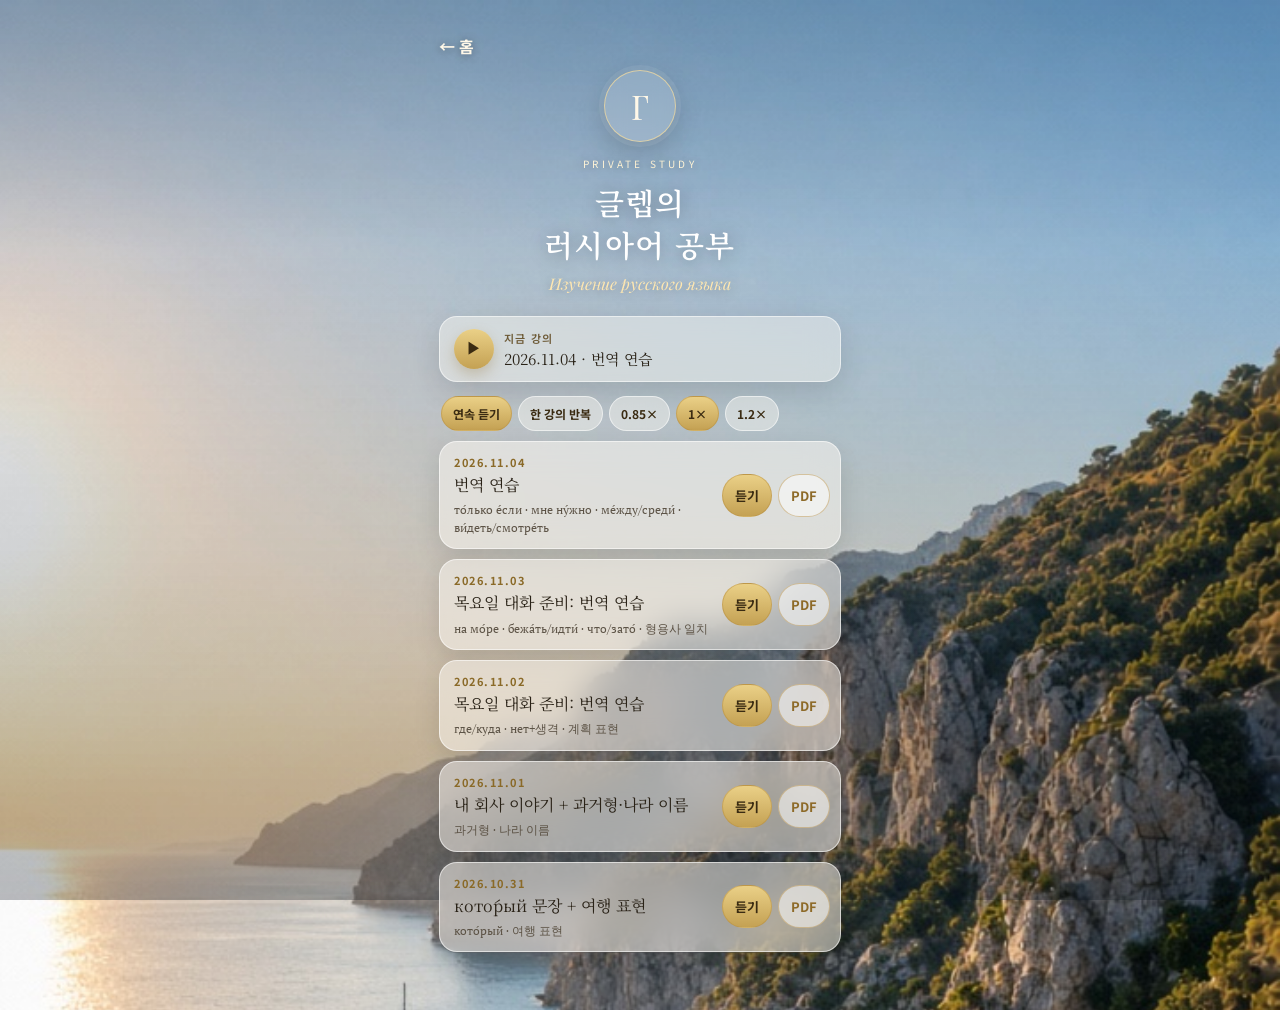
==== index.html @ 91aebbfc "Publish the Russian study pages as the jw4 home page. Copy the jw3 study page, reviews, lecture audi" ====
<!DOCTYPE html>
<html lang="ko">
<head>
<meta charset="UTF-8">
<meta name="viewport" content="width=device-width, initial-scale=1.0">
<link rel="manifest" href="manifest.json">
<meta name="theme-color" content="#12344A">
<link rel="icon" href="favicon.ico" sizes="any">
<link rel="icon" type="image/png" sizes="32x32" href="favicon-32.png">
<link rel="apple-touch-icon" href="apple-touch-icon.png">
<meta name="apple-mobile-web-app-capable" content="yes">
<meta name="apple-mobile-web-app-status-bar-style" content="black">
<meta name="apple-mobile-web-app-title" content="글렙의 러시아어 공부">
<title>글렙의 러시아어 공부</title>
<link rel="preconnect" href="https://fonts.googleapis.com">
<link rel="preconnect" href="https://fonts.gstatic.com" crossorigin>
<link href="https://fonts.googleapis.com/css2?family=Playfair+Display:ital,wght@0,500;1,400&family=Noto+Serif+KR:wght@500;600&family=Noto+Sans+KR:wght@400;500;700&family=PT+Serif:ital,wght@0,400;0,700;1,400&display=swap" rel="stylesheet">
<link rel="stylesheet" href="styles.css">
</head>
<body>
<div class="wrap">
  <a class="back" href="index.html">← 홈</a>
  <header class="hero">
    <div class="mono">Г</div>
    <div class="eyebrow">Private Study</div>
    <h1>글렙의<br>러시아어 공부</h1>
    <div class="sub">Изучение русского языка</div>
  </header>
  <div class="player">
    <button class="dot" type="button" id="pp" aria-label="재생">▶</button>
    <div class="now"><div class="lbl">지금 강의</div><div class="ttl" id="nowTitle">2026.11.04 · 번역 연습</div></div>
  </div>
  <div class="modes">
    <button id="m1" class="on" type="button">연속 듣기</button>
    <button id="m2" type="button">한 강의 반복</button>
    <button data-r="0.85" type="button">0.85×</button>
    <button data-r="1" class="on" type="button">1×</button>
    <button data-r="1.2" type="button">1.2×</button>
  </div>
  <div class="row">
  <a class="review" href="review/2026-11-04.html">
    <div class="date">2026.11.04</div>
    <div class="title">번역 연습</div>
    <div class="keys">то́лько е́сли · мне ну́жно · ме́жду/среди́ · ви́деть/смотре́ть</div>
  </a>
  <div class="acts">
    <button class="play" type="button" data-i="0">듣기</button>
    <a class="pdf" href="lectures/lecture-2026-11-04.pdf" target="_blank" rel="noopener">PDF</a>
  </div>
</div><div class="row">
  <a class="review" href="review/2026-11-03.html">
    <div class="date">2026.11.03</div>
    <div class="title">목요일 대화 준비: 번역 연습</div>
    <div class="keys">на мо́ре · бежа́ть/идти́ · что/зато́ · 형용사 일치</div>
  </a>
  <div class="acts">
    <button class="play" type="button" data-i="1">듣기</button>
    <a class="pdf" href="lectures/lecture-2026-11-03.pdf" target="_blank" rel="noopener">PDF</a>
  </div>
</div><div class="row">
  <a class="review" href="review/2026-11-02.html">
    <div class="date">2026.11.02</div>
    <div class="title">목요일 대화 준비: 번역 연습</div>
    <div class="keys">где/куда · нет+생격 · 계획 표현</div>
  </a>
  <div class="acts">
    <button class="play" type="button" data-i="2">듣기</button>
    <a class="pdf" href="lectures/lecture-2026-11-02.pdf" target="_blank" rel="noopener">PDF</a>
  </div>
</div><div class="row">
  <a class="review" href="review/2026-11-01.html">
    <div class="date">2026.11.01</div>
    <div class="title">내 회사 이야기 + 과거형·나라 이름</div>
    <div class="keys">과거형 · 나라 이름</div>
  </a>
  <div class="acts">
    <button class="play" type="button" data-i="3">듣기</button>
    <a class="pdf" href="lectures/lecture-2026-11-01.pdf" target="_blank" rel="noopener">PDF</a>
  </div>
</div><div class="row">
  <a class="review" href="review/2026-10-31.html">
    <div class="date">2026.10.31</div>
    <div class="title">кото́рый 문장 + 여행 표현</div>
    <div class="keys">кото́рый · 여행 표현</div>
  </a>
  <div class="acts">
    <button class="play" type="button" data-i="4">듣기</button>
    <a class="pdf" href="lectures/lecture-2026-10-31.pdf" target="_blank" rel="noopener">PDF</a>
  </div>
</div>
</div>
<audio id="au" preload="none"></audio>
<script>
const AUD = ['2026-11-04', '2026-11-03', '2026-11-02', '2026-11-01', '2026-10-31'];
const TTL = ['2026.11.04 · 번역 연습', '2026.11.03 · 목요일 대화 준비: 번역 연습', '2026.11.02 · 목요일 대화 준비: 번역 연습', '2026.11.01 · 내 회사 이야기 + 과거형·나라 이름', '2026.10.31 · кото́рый 문장 + 여행 표현'];
const au = document.getElementById("au");
const pp = document.getElementById("pp");
const nowTitle = document.getElementById("nowTitle");
const m1 = document.getElementById("m1");
const m2 = document.getElementById("m2");
const plays = [...document.querySelectorAll(".play")];
let cur = -1, mode = "all", rate = 1;
function load(i, play) {
  cur = i;
  au.src = "audio/lecture-" + AUD[i] + ".mp3";
  au.playbackRate = rate;
  nowTitle.textContent = TTL[i];
  plays.forEach((b, j) => b.classList.toggle("on", j === i));
  if (play) au.play().catch(() => {});
}
plays.forEach(b => b.onclick = () => load(+b.dataset.i, true));
pp.onclick = () => {
  if (cur < 0) { load(0, true); return; }
  if (au.paused) au.play().catch(() => {});
  else au.pause();
};
au.onplay = () => { pp.textContent = "⏸"; };
au.onpause = () => { pp.textContent = "▶"; };
au.onloadedmetadata = () => { au.playbackRate = rate; };
function setMode(m) {
  mode = m;
  au.loop = (m === "one");
  m1.classList.toggle("on", m === "all");
  m2.classList.toggle("on", m === "one");
}
m1.onclick = () => setMode("all");
m2.onclick = () => setMode("one");
au.onended = () => { if (mode === "all" && cur + 1 < AUD.length) load(cur + 1, true); };
document.querySelectorAll(".modes [data-r]").forEach(b => {
  b.onclick = () => {
    rate = +b.dataset.r;
    au.playbackRate = rate;
    document.querySelectorAll(".modes [data-r]").forEach(x => x.classList.toggle("on", x === b));
  };
});
</script>
<script>
if ("serviceWorker" in navigator) {
  var manifest = document.querySelector('link[rel="manifest"]');
  if (manifest) navigator.serviceWorker.register(new URL("sw.js", manifest.href));
}
</script>
</body>
</html>
---- styles.css ----
*{box-sizing:border-box}
html,body{margin:0;padding:0}
body{
  min-height:100vh;
  font-family:"Noto Sans KR",sans-serif;
  color:#2a2318;
  background:#12344a url("ocean-bg.jpg") center top / cover no-repeat fixed;
}
body:before{
  content:"";position:fixed;inset:0;pointer-events:none;
  background:linear-gradient(180deg,rgba(8,18,28,.18) 0%,rgba(8,18,28,.08) 28%,rgba(8,18,28,.28) 100%);
}
.wrap{max-width:430px;margin:0 auto;padding:34px 14px 48px;position:relative}
.hero{text-align:center;margin-bottom:22px}
.mono{
  width:72px;height:72px;margin:0 auto 14px;border-radius:50%;
  display:flex;align-items:center;justify-content:center;
  font-family:"Playfair Display",serif;font-size:34px;color:#fff8e8;
  background:rgba(255,255,255,.16);
  border:1px solid rgba(232,213,163,.85);
  box-shadow:0 0 0 5px rgba(255,255,255,.08),0 10px 28px rgba(0,0,0,.18);
  backdrop-filter:blur(10px);-webkit-backdrop-filter:blur(10px);
}
.eyebrow{letter-spacing:.32em;font-size:10px;color:#fff4d6;text-transform:uppercase;margin-bottom:10px;text-shadow:0 1px 8px rgba(0,0,0,.35)}
h1{
  font-family:"Noto Serif KR",serif;font-weight:600;font-size:30px;
  margin:0;letter-spacing:.04em;line-height:1.4;color:#fff;
  text-shadow:0 2px 18px rgba(0,0,0,.35);word-break:keep-all;
}
.sub{
  font-family:"Playfair Display",serif;font-style:italic;
  color:#ffe7b0;font-size:16px;margin-top:8px;
  text-shadow:0 2px 12px rgba(0,0,0,.35);
}
.player{
  display:flex;align-items:center;gap:10px;
  background:rgba(255,252,246,.42);
  border:1px solid rgba(255,255,255,.55);
  backdrop-filter:blur(16px);-webkit-backdrop-filter:blur(16px);
  border-radius:18px;padding:12px 14px;margin:0 0 14px;
  box-shadow:0 10px 30px rgba(0,0,0,.12);
}
.player .now{flex:1;min-width:0}
.player .lbl{font-size:11px;letter-spacing:.12em;color:#6d5a36;font-weight:600}
.player .ttl{font-family:"Noto Serif KR",serif;font-size:15px;margin-top:2px;white-space:nowrap;overflow:hidden;text-overflow:ellipsis}
.dot{width:40px;height:40px;border-radius:50%;border:0;background:linear-gradient(180deg,#ead087,#c4a153);color:#3a2b12;font-size:16px;box-shadow:0 6px 14px rgba(141,106,40,.28)}
.row{
  display:flex;align-items:center;gap:8px;
  background:rgba(255,252,246,.5);
  border:1px solid rgba(255,255,255,.58);
  backdrop-filter:blur(16px);-webkit-backdrop-filter:blur(16px);
  border-radius:18px;padding:12px 10px 12px 14px;margin:10px 0;
  box-shadow:0 10px 26px rgba(0,0,0,.12);
}
.review{flex:1;min-width:0;text-decoration:none;color:#2a2318}
.date{font-size:11px;letter-spacing:.14em;color:#8a6a28;font-weight:700;margin-bottom:4px}
.title{font-family:"Noto Serif KR",serif;font-size:16px;line-height:1.4;word-break:keep-all}
.keys{font-family:"PT Serif","Noto Serif",serif;font-size:12px;color:#5c5346;margin-top:5px;line-height:1.45;
  display:-webkit-box;-webkit-line-clamp:2;-webkit-box-orient:vertical;overflow:hidden}
.acts{display:flex;flex-direction:row;gap:6px;flex-shrink:0}
.acts a,.acts button{
  appearance:none;text-decoration:none;white-space:nowrap;
  border-radius:999px;padding:11px 12px;font-size:13px;font-weight:700;
  font-family:"Noto Sans KR",sans-serif;border:1px solid rgba(180,138,60,.45);
}
.play{background:linear-gradient(180deg,#ead087,#c4a153);color:#3a2b12}
.pdf{background:rgba(255,255,255,.55);color:#8d6a28}

.modes{display:flex;flex-wrap:wrap;gap:6px;align-items:center;margin:0 0 8px;padding:0 2px}
.modes button{
  appearance:none;border-radius:999px;padding:8px 11px;font-size:12px;font-weight:700;
  font-family:"Noto Sans KR",sans-serif;border:1px solid rgba(255,255,255,.55);
  background:rgba(255,252,246,.42);color:#3a2b12;
  backdrop-filter:blur(12px);-webkit-backdrop-filter:blur(12px)
}
.modes button.on{background:linear-gradient(180deg,#ead087,#c4a153);border-color:rgba(180,138,60,.45)}
audio{display:none}
body.songs audio#player{
  display:block;position:fixed;width:1px;height:1px;opacity:0;pointer-events:none
}
.play.on{box-shadow:0 0 0 2px rgba(196,161,83,.45)}
body.lesson .wrap{max-width:680px}
.back{display:inline-block;color:#fff8e8;text-decoration:none;font-weight:700;margin:0 0 12px;
  text-shadow:0 1px 8px rgba(0,0,0,.35)}
body.lesson h1{font-size:24px;text-align:left;margin:8px 0 14px}
.card{
  background:rgba(255,252,246,.62);border:1px solid rgba(255,255,255,.58);
  backdrop-filter:blur(16px);-webkit-backdrop-filter:blur(16px);
  border-radius:16px;padding:14px;margin:10px 0;box-shadow:0 10px 26px rgba(0,0,0,.12)
}
.card h3{margin:0 0 8px;font-size:16px;color:#8a6a28;font-family:"Noto Serif KR",serif}
.r{display:flex;justify-content:space-between;gap:8px;padding:6px 0;border-bottom:1px solid rgba(180,138,60,.18)}
.r:last-child{border:0}
.ru{font-family:"PT Serif","Noto Serif",serif;font-weight:700;font-size:17px}
.ko{color:#5c5346;font-size:14px;word-break:keep-all}
.pt{font-size:13px;background:rgba(234,208,135,.28);border-radius:8px;padding:8px;margin:8px 0 0;word-break:keep-all}
table{width:100%;border-collapse:collapse;font-size:14px;background:rgba(255,255,255,.25);border-radius:10px;overflow:hidden}
td,th{border:1px solid rgba(180,138,60,.22);padding:6px;word-break:keep-all}
th{background:rgba(234,208,135,.35);color:#8a6a28}
.bar{position:sticky;top:0;z-index:2;padding:6px 0}
.bar button{
  background:linear-gradient(180deg,#ead087,#c4a153);color:#3a2b12;border:0;
  border-radius:999px;padding:9px 15px;font-size:15px;font-weight:700;
  font-family:"Noto Sans KR",sans-serif
}
body.quiz .ru{background:rgba(180,138,60,.28);color:transparent;border-radius:6px;cursor:pointer}
body.quiz .ru.show{background:none;color:inherit}

body.home .hero{margin-bottom:28px}
body.home h1{font-size:42px;letter-spacing:.12em}
body.home .sub{font-family:"Noto Serif KR",serif;font-style:normal;font-weight:500;font-size:15px;letter-spacing:.08em}
.doors{display:flex;flex-direction:column;gap:16px}
.door{
  position:relative;overflow:hidden;
  display:flex;align-items:center;gap:14px;
  min-height:108px;padding:20px 18px;
  text-decoration:none;color:#3a2b12;
  border-radius:24px;
  border:1.5px solid rgba(255,232,176,.92);
  background:
    linear-gradient(165deg,rgba(255,250,236,.78) 0%,rgba(255,243,210,.46) 48%,rgba(214,176,96,.34) 100%);
  backdrop-filter:blur(18px);-webkit-backdrop-filter:blur(18px);
  box-shadow:
    inset 0 1px 0 rgba(255,255,255,.8),
    0 16px 36px rgba(0,0,0,.22),
    0 0 28px rgba(234,196,110,.42);
  animation:doorGlow 3.6s ease-in-out infinite;
}
.door:nth-child(2){animation-delay:1.2s}
.door:active{transform:scale(.985)}
.door:focus-visible{outline:2px solid #fff4d2;outline-offset:3px}
.door-mark{
  width:62px;height:62px;border-radius:50%;flex-shrink:0;
  display:flex;align-items:center;justify-content:center;
  font-family:"Playfair Display","Noto Serif KR",serif;
  font-size:30px;line-height:1;color:#3a2b12;
  background:linear-gradient(180deg,#fff3c9 0%,#e7c56a 52%,#b8893a 100%);
  box-shadow:inset 0 1px 0 rgba(255,255,255,.85),0 8px 18px rgba(141,106,40,.38);
}
.door-label{
  flex:1;min-width:0;
  font-family:"Noto Serif KR",serif;font-weight:600;
  font-size:26px;letter-spacing:.02em;line-height:1.25;
  word-break:keep-all;
}
.door-go{font-size:32px;line-height:1;color:#8a6a28;font-weight:500;flex-shrink:0}
.door::after{
  content:"";position:absolute;inset:0;pointer-events:none;
  background:linear-gradient(110deg,transparent 32%,rgba(255,255,255,.48) 50%,transparent 68%);
  transform:translateX(-130%);
  animation:doorSheen 4.8s ease-in-out infinite;
}
.door:nth-child(2)::after{animation-delay:1.8s}
@keyframes doorGlow{
  0%,100%{box-shadow:inset 0 1px 0 rgba(255,255,255,.8),0 16px 36px rgba(0,0,0,.22),0 0 18px rgba(234,196,110,.28)}
  50%{box-shadow:inset 0 1px 0 rgba(255,255,255,.9),0 18px 40px rgba(0,0,0,.26),0 0 36px rgba(255,214,120,.62)}
}
@keyframes doorSheen{
  0%,42%{transform:translateX(-130%)}
  72%,100%{transform:translateX(130%)}
}
@media (max-width:360px){
  body.home h1{font-size:36px}
  .door{min-height:96px;padding:16px 14px;gap:12px}
  .door-mark{width:52px;height:52px;font-size:26px}
  .door-label{font-size:22px}
}
@media (prefers-reduced-motion:reduce){
  .door,.door::after{animation:none}
  .door::after{display:none}
}

body.songs h1{font-size:28px;text-align:left;margin:4px 0 8px}
.artist{
  position:relative;width:min(100%,520px);margin:0 auto 18px;aspect-ratio:1;
  border-radius:22px;overflow:hidden;background:#12344A;
  border:1.5px solid rgba(255,232,176,.72);
  box-shadow:0 16px 36px rgba(0,0,0,.28), inset 0 1px 0 rgba(255,255,255,.28);
}
.artist img{
  position:absolute;inset:0;width:100%;height:100%;
  object-fit:contain;object-position:center;
  opacity:0;transition:opacity 1.4s ease;
}
.artist img.is-on{opacity:1}
@media (prefers-reduced-motion:reduce){
  .artist img{transition:none}
  .artist img:nth-child(2){display:none}
  .artist img:first-child{opacity:1}
}
.song-lead{
  margin:0 0 14px;color:#ffe7b0;font-size:13px;font-weight:500;
  text-shadow:0 1px 8px rgba(0,0,0,.35);
}
.playall{
  width:100%;margin:2px 0 18px;min-height:84px;padding:14px 16px;
  display:flex;align-items:center;justify-content:center;gap:12px;
  border-radius:22px;cursor:pointer;
  border:1.5px solid rgba(255,232,176,.92);
  background:linear-gradient(165deg,rgba(255,250,236,.84) 0%,rgba(255,243,210,.5) 48%,rgba(214,176,96,.4) 100%);
  color:#3a2b12;
  font-family:"Noto Serif KR",serif;font-size:24px;font-weight:600;letter-spacing:.02em;
  box-shadow:inset 0 1px 0 rgba(255,255,255,.85),0 14px 32px rgba(0,0,0,.22),0 0 26px rgba(234,196,110,.42);
}
.playall:focus-visible{outline:2px solid #fff4d2;outline-offset:3px}
.playall:disabled{opacity:.55;cursor:default}
.playall-mark{
  width:48px;height:48px;border-radius:50%;flex-shrink:0;
  display:flex;align-items:center;justify-content:center;
  font-family:"Playfair Display",serif;font-size:24px;color:#3a2b12;
  background:linear-gradient(180deg,#fff3c9 0%,#e7c56a 52%,#b8893a 100%);
  box-shadow:inset 0 1px 0 rgba(255,255,255,.85),0 6px 14px rgba(141,106,40,.35);
}
.playall-bar{
  display:flex;align-items:center;gap:8px;
  margin:0 0 14px;padding:8px;
  background:rgba(255,252,246,.55);
  border:1px solid rgba(255,255,255,.62);
  backdrop-filter:blur(16px);-webkit-backdrop-filter:blur(16px);
  border-radius:16px;
  box-shadow:0 8px 22px rgba(0,0,0,.12);
}
.playall-bar[hidden]{display:none}
.playall-bar button{
  appearance:none;flex-shrink:0;border-radius:999px;padding:10px 12px;
  font-family:"Noto Sans KR",sans-serif;font-size:13px;font-weight:700;color:#3a2b12;
  border:1px solid rgba(180,138,60,.45);
  background:linear-gradient(180deg,#ead087,#c4a153);
}
.playall-bar button:disabled{opacity:.4}
.playall-bar button:focus-visible{outline:2px solid #fff4d2;outline-offset:2px}
.playall-status{
  flex:1;min-width:0;margin:0;text-align:center;
  color:#3a2b12;font-size:13px;font-weight:700;line-height:1.35;
  word-break:keep-all;
}
.song-card.current{
  box-shadow:0 12px 30px rgba(0,0,0,.18),0 0 0 2px rgba(232,201,120,.95),0 0 22px rgba(234,196,110,.55);
}
.song-live{
  border-radius:999px;padding:2px 7px;
  background:rgba(234,208,135,.55);color:#6d5318;
  font-family:"Noto Sans KR",sans-serif;font-size:11px;font-weight:700;line-height:1.4;
}
.song-live[hidden]{display:none}
@media (max-width:360px){
  .playall{min-height:74px;font-size:21px}
  .playall-mark{width:42px;height:42px;font-size:22px}
  .playall-bar button{padding:10px 8px;font-size:12px}
}
.song-list{display:flex;flex-direction:column;gap:12px}
.song-card{
  background:rgba(255,252,246,.55);
  border:1px solid rgba(255,255,255,.62);
  backdrop-filter:blur(16px);-webkit-backdrop-filter:blur(16px);
  border-radius:18px;
  box-shadow:0 10px 26px rgba(0,0,0,.14);
}
.song-card.open{
  box-shadow:0 12px 30px rgba(0,0,0,.18),0 0 0 1.5px rgba(232,201,120,.8);
}
.song-item{
  width:100%;appearance:none;border:0;background:transparent;cursor:pointer;
  display:flex;align-items:center;gap:12px;text-align:left;
  color:#2a2318;font-family:"Noto Sans KR",sans-serif;
  padding:14px 14px 8px 12px;
}
.song-item:active{transform:scale(.985)}
.song-item:focus-visible{outline:2px solid #fff4d2;outline-offset:-3px;border-radius:14px}
.song-num{
  width:40px;height:40px;border-radius:50%;flex-shrink:0;
  display:flex;align-items:center;justify-content:center;
  background:linear-gradient(180deg,#ead087,#c4a153);
  color:#3a2b12;font-weight:700;font-size:16px;
  box-shadow:0 6px 14px rgba(141,106,40,.28);
}
.song-title{
  flex:1;min-width:0;
  display:flex;flex-direction:column;align-items:flex-start;gap:2px;
  font-family:"Noto Serif KR",serif;font-size:18px;line-height:1.35;
  word-break:keep-all;
}
.song-credit{
  font-family:"Noto Sans KR",sans-serif;font-size:12px;font-weight:500;
  color:#8a6a28;letter-spacing:.01em;line-height:1.3;
}
.song-dur{flex-shrink:0;font-size:13px;font-weight:700;color:#8a6a28;letter-spacing:.04em}
.song-cue{flex-shrink:0;font-size:12px;font-weight:700;color:#8a6a28;letter-spacing:.02em}
.song-panel{padding:2px 10px 0}
.song-panel.preloading{
  display:block !important;
  position:fixed;left:0;top:0;z-index:-1;
  width:min(402px,calc(100vw - 28px));height:320px;
  opacity:0;pointer-events:none;overflow:hidden;
}
.song-frame-wrap{
  border-radius:14px;overflow:hidden;
  background:#16233a;
  box-shadow:inset 0 0 0 1px rgba(255,255,255,.28);
}
.song-frame{display:block;width:100%;height:320px;border:0;background:#16233a}
.song-empty{
  margin:0;padding:18px;
  background:rgba(255,252,246,.5);
  border:1px solid rgba(255,255,255,.58);
  border-radius:18px;
  color:#3a2b12;font-weight:600;text-align:center;
}
@media (max-width:360px){
  .song-title{font-size:16px}
  .song-frame{height:300px}
}
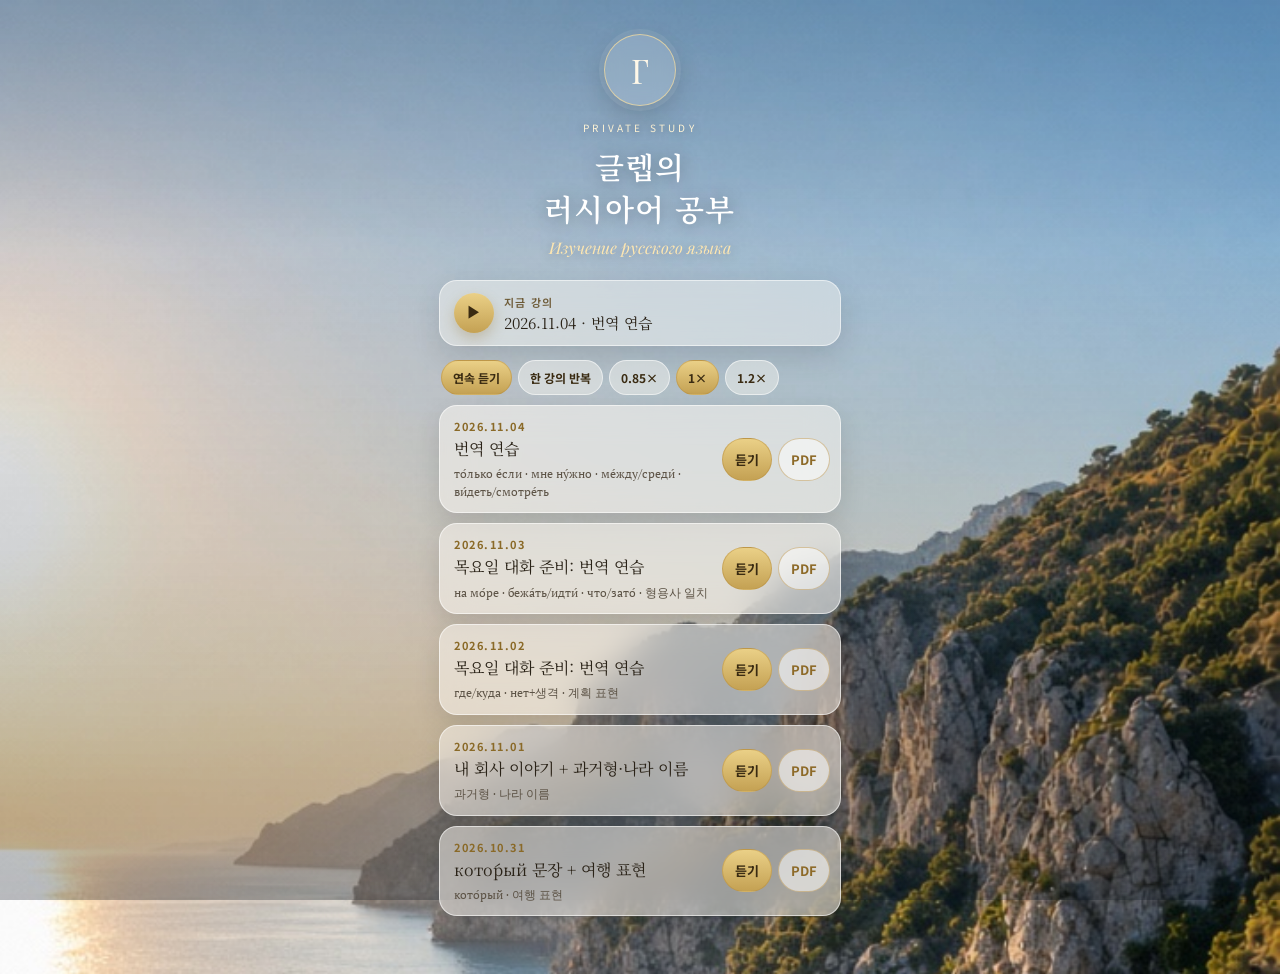
==== commit 7a795f71: "Make the study site an installable app. Use a standalone manifest and photo icons, and keep the serv" ====
--- a/index.html
+++ b/index.html
@@ -3,14 +3,14 @@
 <head>
 <meta charset="UTF-8">
 <meta name="viewport" content="width=device-width, initial-scale=1.0">
-<link rel="manifest" href="manifest.json">
+<link rel="manifest" href="manifest.webmanifest">
 <meta name="theme-color" content="#12344A">
 <link rel="icon" href="favicon.ico" sizes="any">
 <link rel="icon" type="image/png" sizes="32x32" href="favicon-32.png">
-<link rel="apple-touch-icon" href="apple-touch-icon.png">
+<link rel="apple-touch-icon" sizes="180x180" href="apple-touch-icon.png">
 <meta name="apple-mobile-web-app-capable" content="yes">
 <meta name="apple-mobile-web-app-status-bar-style" content="black">
-<meta name="apple-mobile-web-app-title" content="글렙의 러시아어 공부">
+<meta name="apple-mobile-web-app-title" content="글렙 공부">
 <title>글렙의 러시아어 공부</title>
 <link rel="preconnect" href="https://fonts.googleapis.com">
 <link rel="preconnect" href="https://fonts.gstatic.com" crossorigin>
@@ -19,7 +19,6 @@
 </head>
 <body>
 <div class="wrap">
-  <a class="back" href="index.html">← 홈</a>
   <header class="hero">
     <div class="mono">Г</div>
     <div class="eyebrow">Private Study</div>
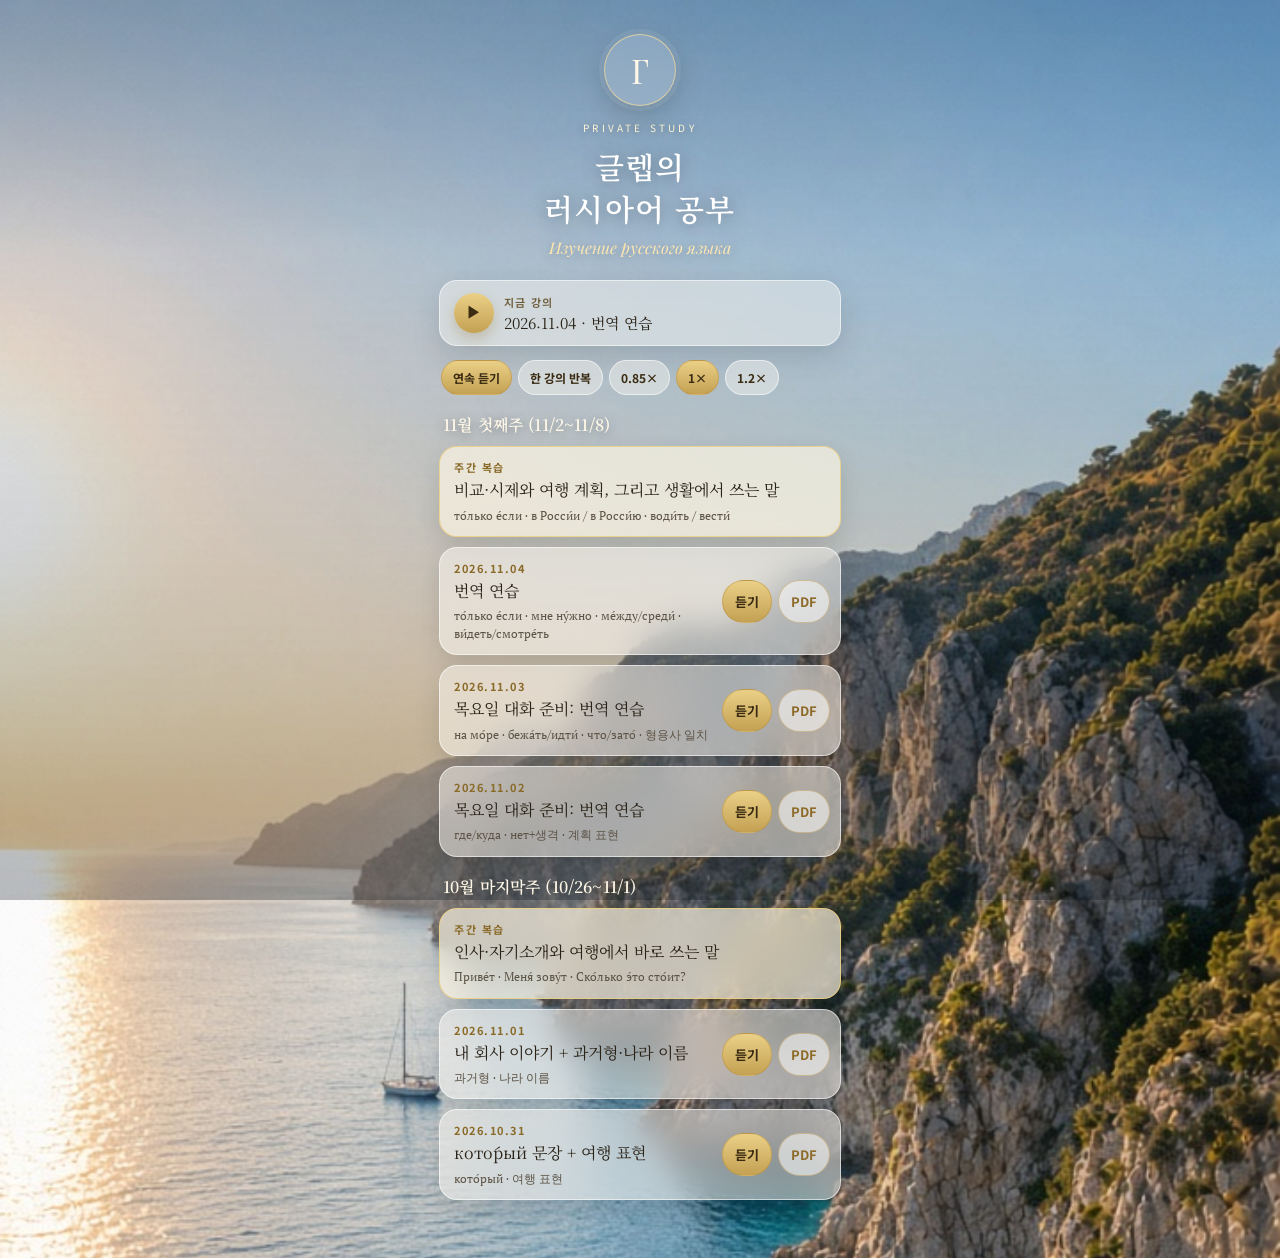
==== commit 9e4a7547: "Add weekly review pages and group the home by week. October’s last week and November’s first week ea" ====
--- a/index.html
+++ b/index.html
@@ -36,7 +36,22 @@
     <button data-r="1" class="on" type="button">1×</button>
     <button data-r="1.2" type="button">1.2×</button>
   </div>
-  <div class="row">
+<!--
+  새 주: 이 자리(가장 위)에 section.week를 추가한다.
+  제목은 'N월 M째주 (M/D~M/D)'. 주간 복습(week/그주월요일.html)을 먼저 두고, 그 아래 그 주 .row를 둔다.
+  항목이 10개 미만인 주는 페이지를 만들지 않고 다음 주와 합친다. 제목은 두 주를 잇는다.
+  .play의 data-i는 AUD 순서와 같고, 버튼도 그 순서로 이어져 있어야 한다. README.md '새 주 추가 방법'.
+-->
+<section class="week">
+  <h2>11월 첫째주 (11/2~11/8)</h2>
+  <div class="row week-card">
+    <a class="review" href="week/2026-11-02.html">
+      <div class="date">주간 복습</div>
+      <div class="title">비교·시제와 여행 계획, 그리고 생활에서 쓰는 말</div>
+      <div class="keys">то́лько е́сли · в Росси́и / в Росси́ю · води́ть / вести́</div>
+    </a>
+  </div>
+<div class="row">
   <a class="review" href="review/2026-11-04.html">
     <div class="date">2026.11.04</div>
     <div class="title">번역 연습</div>
@@ -46,7 +61,8 @@
     <button class="play" type="button" data-i="0">듣기</button>
     <a class="pdf" href="lectures/lecture-2026-11-04.pdf" target="_blank" rel="noopener">PDF</a>
   </div>
-</div><div class="row">
+</div>
+<div class="row">
   <a class="review" href="review/2026-11-03.html">
     <div class="date">2026.11.03</div>
     <div class="title">목요일 대화 준비: 번역 연습</div>
@@ -56,7 +72,8 @@
     <button class="play" type="button" data-i="1">듣기</button>
     <a class="pdf" href="lectures/lecture-2026-11-03.pdf" target="_blank" rel="noopener">PDF</a>
   </div>
-</div><div class="row">
+</div>
+<div class="row">
   <a class="review" href="review/2026-11-02.html">
     <div class="date">2026.11.02</div>
     <div class="title">목요일 대화 준비: 번역 연습</div>
@@ -66,7 +83,18 @@
     <button class="play" type="button" data-i="2">듣기</button>
     <a class="pdf" href="lectures/lecture-2026-11-02.pdf" target="_blank" rel="noopener">PDF</a>
   </div>
-</div><div class="row">
+</div>
+</section>
+<section class="week">
+  <h2>10월 마지막주 (10/26~11/1)</h2>
+  <div class="row week-card">
+    <a class="review" href="week/2026-10-26.html">
+      <div class="date">주간 복습</div>
+      <div class="title">인사·자기소개와 여행에서 바로 쓰는 말</div>
+      <div class="keys">Приве́т · Меня́ зову́т · Ско́лько э́то сто́ит?</div>
+    </a>
+  </div>
+<div class="row">
   <a class="review" href="review/2026-11-01.html">
     <div class="date">2026.11.01</div>
     <div class="title">내 회사 이야기 + 과거형·나라 이름</div>
@@ -76,7 +104,8 @@
     <button class="play" type="button" data-i="3">듣기</button>
     <a class="pdf" href="lectures/lecture-2026-11-01.pdf" target="_blank" rel="noopener">PDF</a>
   </div>
-</div><div class="row">
+</div>
+<div class="row">
   <a class="review" href="review/2026-10-31.html">
     <div class="date">2026.10.31</div>
     <div class="title">кото́рый 문장 + 여행 표현</div>
@@ -87,7 +116,7 @@
     <a class="pdf" href="lectures/lecture-2026-10-31.pdf" target="_blank" rel="noopener">PDF</a>
   </div>
 </div>
-</div>
+</section>
 <audio id="au" preload="none"></audio>
 <script>
 const AUD = ['2026-11-04', '2026-11-03', '2026-11-02', '2026-11-01', '2026-10-31'];
--- a/styles.css
+++ b/styles.css
@@ -89,10 +89,12 @@
   border-radius:16px;padding:14px;margin:10px 0;box-shadow:0 10px 26px rgba(0,0,0,.12)
 }
 .card h3{margin:0 0 8px;font-size:16px;color:#8a6a28;font-family:"Noto Serif KR",serif}
-.r{display:flex;justify-content:space-between;gap:8px;padding:6px 0;border-bottom:1px solid rgba(180,138,60,.18)}
+.r{display:flex;justify-content:space-between;gap:8px;padding:6px 0;border-bottom:1px solid rgba(180,138,60,.18);flex-wrap:wrap;align-items:flex-start}
 .r:last-child{border:0}
-.ru{font-family:"PT Serif","Noto Serif",serif;font-weight:700;font-size:17px}
+.r > span{min-width:0;max-width:100%}
+.ru{font-family:"PT Serif","Noto Serif",serif;font-weight:700;font-size:17px;overflow-wrap:anywhere}
 .ko{color:#5c5346;font-size:14px;word-break:keep-all}
+.say{font-weight:700;color:#3a2b12;font-size:14px;word-break:keep-all}
 .pt{font-size:13px;background:rgba(234,208,135,.28);border-radius:8px;padding:8px;margin:8px 0 0;word-break:keep-all}
 table{width:100%;border-collapse:collapse;font-size:14px;background:rgba(255,255,255,.25);border-radius:10px;overflow:hidden}
 td,th{border:1px solid rgba(180,138,60,.22);padding:6px;word-break:keep-all}
@@ -310,3 +312,31 @@
   .song-title{font-size:16px}
   .song-frame{height:300px}
 }
+
+/* 홈 주 묶음. 새 주는 index.html 맨 위에 section.week를 추가한다. */
+.week{margin:18px 0 2px}
+.week h2{
+  margin:0 4px;
+  font-family:"Noto Serif KR",serif;
+  font-weight:600;
+  font-size:16px;
+  line-height:1.45;
+  color:#fff8e8;
+  letter-spacing:.01em;
+  text-shadow:0 2px 12px rgba(0,0,0,.4);
+  word-break:keep-all;
+}
+.week-lead{
+  margin:-6px 0 16px;
+  color:#ffe7b0;
+  font-family:"Noto Serif KR",serif;
+  font-size:15px;
+  font-weight:500;
+  line-height:1.55;
+  text-shadow:0 1px 8px rgba(0,0,0,.35);
+  word-break:keep-all;
+}
+.row.week-card{
+  border-color:rgba(234,208,135,.9);
+  background:rgba(255,248,230,.66);
+}
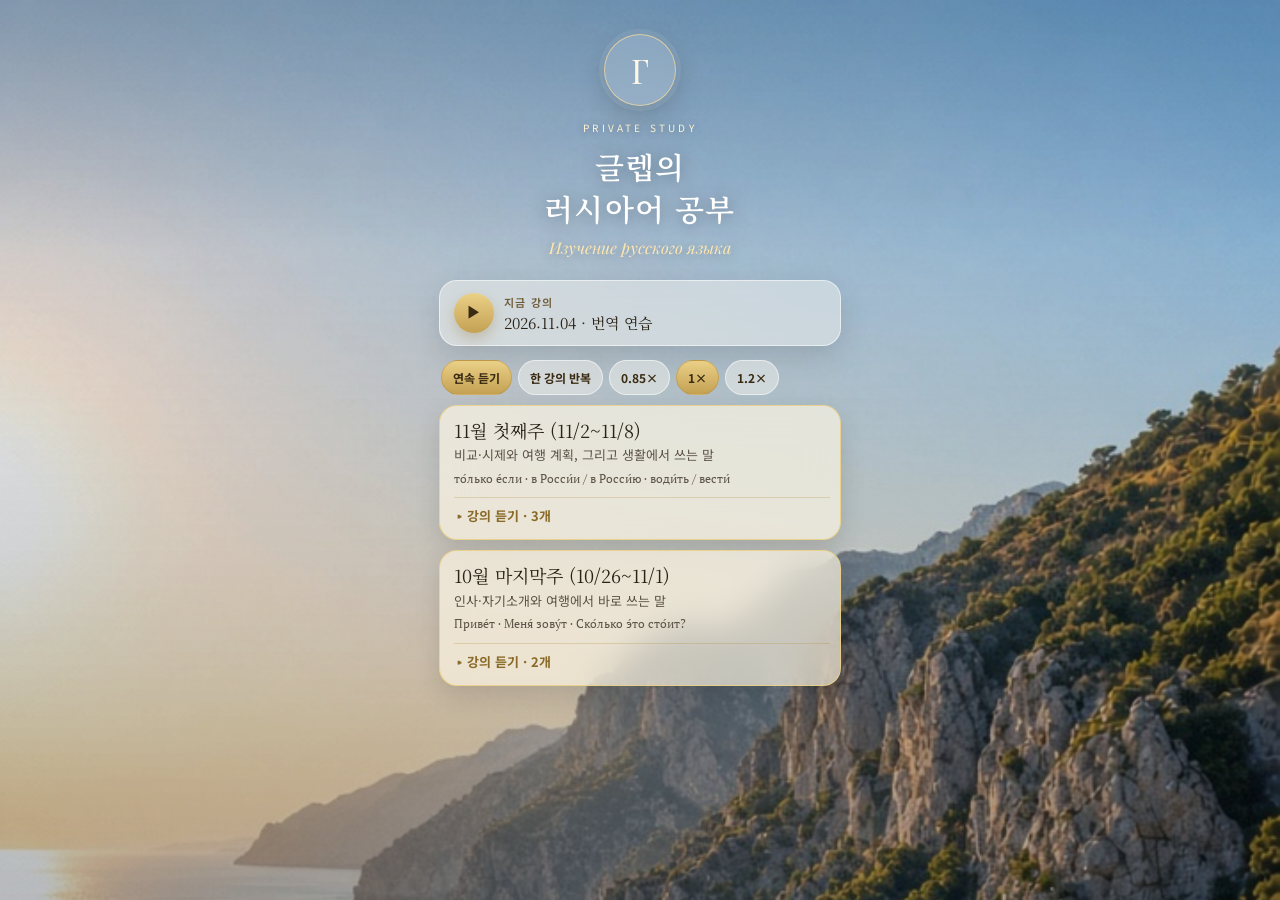
==== commit 323169e4: "Show one card per week on the home page. Daily listen, PDF, and review links sit inside a collapsed " ====
--- a/index.html
+++ b/index.html
@@ -37,85 +37,90 @@
     <button data-r="1.2" type="button">1.2×</button>
   </div>
 <!--
-  새 주: 이 자리(가장 위)에 section.week를 추가한다.
-  제목은 'N월 M째주 (M/D~M/D)'. 주간 복습(week/그주월요일.html)을 먼저 두고, 그 아래 그 주 .row를 둔다.
+  새 주: 이 자리(가장 위)에 카드 하나만 추가한다.
+  제목은 'N월 M째주 (M/D~M/D)'. 카드를 누르면 week/그주월요일.html로 간다.
+  날짜별 듣기·PDF·복습은 카드 안 details에 넣고 기본은 접는다. summary는 '강의 듣기 · N개'.
   항목이 10개 미만인 주는 페이지를 만들지 않고 다음 주와 합친다. 제목은 두 주를 잇는다.
   .play의 data-i는 AUD 순서와 같고, 버튼도 그 순서로 이어져 있어야 한다. README.md '새 주 추가 방법'.
 -->
 <section class="week">
-  <h2>11월 첫째주 (11/2~11/8)</h2>
-  <div class="row week-card">
+  <article class="row week-card">
     <a class="review" href="week/2026-11-02.html">
-      <div class="date">주간 복습</div>
-      <div class="title">비교·시제와 여행 계획, 그리고 생활에서 쓰는 말</div>
+      <div class="title">11월 첫째주 (11/2~11/8)</div>
+      <div class="theme">비교·시제와 여행 계획, 그리고 생활에서 쓰는 말</div>
       <div class="keys">то́лько е́сли · в Росси́и / в Росси́ю · води́ть / вести́</div>
     </a>
-  </div>
-<div class="row">
-  <a class="review" href="review/2026-11-04.html">
-    <div class="date">2026.11.04</div>
-    <div class="title">번역 연습</div>
-    <div class="keys">то́лько е́сли · мне ну́жно · ме́жду/среди́ · ви́деть/смотре́ть</div>
-  </a>
-  <div class="acts">
-    <button class="play" type="button" data-i="0">듣기</button>
-    <a class="pdf" href="lectures/lecture-2026-11-04.pdf" target="_blank" rel="noopener">PDF</a>
-  </div>
-</div>
-<div class="row">
-  <a class="review" href="review/2026-11-03.html">
-    <div class="date">2026.11.03</div>
-    <div class="title">목요일 대화 준비: 번역 연습</div>
-    <div class="keys">на мо́ре · бежа́ть/идти́ · что/зато́ · 형용사 일치</div>
-  </a>
-  <div class="acts">
-    <button class="play" type="button" data-i="1">듣기</button>
-    <a class="pdf" href="lectures/lecture-2026-11-03.pdf" target="_blank" rel="noopener">PDF</a>
-  </div>
-</div>
-<div class="row">
-  <a class="review" href="review/2026-11-02.html">
-    <div class="date">2026.11.02</div>
-    <div class="title">목요일 대화 준비: 번역 연습</div>
-    <div class="keys">где/куда · нет+생격 · 계획 표현</div>
-  </a>
-  <div class="acts">
-    <button class="play" type="button" data-i="2">듣기</button>
-    <a class="pdf" href="lectures/lecture-2026-11-02.pdf" target="_blank" rel="noopener">PDF</a>
-  </div>
-</div>
+    <details>
+      <summary>강의 듣기 · 3개</summary>
+      <div class="lec">
+        <a class="review" href="review/2026-11-04.html">
+          <div class="date">2026.11.04</div>
+          <div class="title">번역 연습</div>
+          <div class="keys">то́лько е́сли · мне ну́жно · ме́жду/среди́ · ви́деть/смотре́ть</div>
+        </a>
+        <div class="acts">
+          <button class="play" type="button" data-i="0">듣기</button>
+          <a class="pdf" href="lectures/lecture-2026-11-04.pdf" target="_blank" rel="noopener">PDF</a>
+        </div>
+      </div>
+      <div class="lec">
+        <a class="review" href="review/2026-11-03.html">
+          <div class="date">2026.11.03</div>
+          <div class="title">목요일 대화 준비: 번역 연습</div>
+          <div class="keys">на мо́ре · бежа́ть/идти́ · что/зато́ · 형용사 일치</div>
+        </a>
+        <div class="acts">
+          <button class="play" type="button" data-i="1">듣기</button>
+          <a class="pdf" href="lectures/lecture-2026-11-03.pdf" target="_blank" rel="noopener">PDF</a>
+        </div>
+      </div>
+      <div class="lec">
+        <a class="review" href="review/2026-11-02.html">
+          <div class="date">2026.11.02</div>
+          <div class="title">목요일 대화 준비: 번역 연습</div>
+          <div class="keys">где/куда · нет+생격 · 계획 표현</div>
+        </a>
+        <div class="acts">
+          <button class="play" type="button" data-i="2">듣기</button>
+          <a class="pdf" href="lectures/lecture-2026-11-02.pdf" target="_blank" rel="noopener">PDF</a>
+        </div>
+      </div>
+    </details>
+  </article>
 </section>
 <section class="week">
-  <h2>10월 마지막주 (10/26~11/1)</h2>
-  <div class="row week-card">
+  <article class="row week-card">
     <a class="review" href="week/2026-10-26.html">
-      <div class="date">주간 복습</div>
-      <div class="title">인사·자기소개와 여행에서 바로 쓰는 말</div>
+      <div class="title">10월 마지막주 (10/26~11/1)</div>
+      <div class="theme">인사·자기소개와 여행에서 바로 쓰는 말</div>
       <div class="keys">Приве́т · Меня́ зову́т · Ско́лько э́то сто́ит?</div>
     </a>
-  </div>
-<div class="row">
-  <a class="review" href="review/2026-11-01.html">
-    <div class="date">2026.11.01</div>
-    <div class="title">내 회사 이야기 + 과거형·나라 이름</div>
-    <div class="keys">과거형 · 나라 이름</div>
-  </a>
-  <div class="acts">
-    <button class="play" type="button" data-i="3">듣기</button>
-    <a class="pdf" href="lectures/lecture-2026-11-01.pdf" target="_blank" rel="noopener">PDF</a>
-  </div>
-</div>
-<div class="row">
-  <a class="review" href="review/2026-10-31.html">
-    <div class="date">2026.10.31</div>
-    <div class="title">кото́рый 문장 + 여행 표현</div>
-    <div class="keys">кото́рый · 여행 표현</div>
-  </a>
-  <div class="acts">
-    <button class="play" type="button" data-i="4">듣기</button>
-    <a class="pdf" href="lectures/lecture-2026-10-31.pdf" target="_blank" rel="noopener">PDF</a>
-  </div>
-</div>
+    <details>
+      <summary>강의 듣기 · 2개</summary>
+      <div class="lec">
+        <a class="review" href="review/2026-11-01.html">
+          <div class="date">2026.11.01</div>
+          <div class="title">내 회사 이야기 + 과거형·나라 이름</div>
+          <div class="keys">과거형 · 나라 이름</div>
+        </a>
+        <div class="acts">
+          <button class="play" type="button" data-i="3">듣기</button>
+          <a class="pdf" href="lectures/lecture-2026-11-01.pdf" target="_blank" rel="noopener">PDF</a>
+        </div>
+      </div>
+      <div class="lec">
+        <a class="review" href="review/2026-10-31.html">
+          <div class="date">2026.10.31</div>
+          <div class="title">кото́рый 문장 + 여행 표현</div>
+          <div class="keys">кото́рый · 여행 표현</div>
+        </a>
+        <div class="acts">
+          <button class="play" type="button" data-i="4">듣기</button>
+          <a class="pdf" href="lectures/lecture-2026-10-31.pdf" target="_blank" rel="noopener">PDF</a>
+        </div>
+      </div>
+    </details>
+  </article>
 </section>
 <audio id="au" preload="none"></audio>
 <script>
--- a/styles.css
+++ b/styles.css
@@ -313,19 +313,8 @@
   .song-frame{height:300px}
 }
 
-/* 홈 주 묶음. 새 주는 index.html 맨 위에 section.week를 추가한다. */
-.week{margin:18px 0 2px}
-.week h2{
-  margin:0 4px;
-  font-family:"Noto Serif KR",serif;
-  font-weight:600;
-  font-size:16px;
-  line-height:1.45;
-  color:#fff8e8;
-  letter-spacing:.01em;
-  text-shadow:0 2px 12px rgba(0,0,0,.4);
-  word-break:keep-all;
-}
+/* 홈은 주마다 카드 하나. 새 주는 index.html 맨 위에 article.week-card를 추가한다. */
+.week{margin:0}
 .week-lead{
   margin:-6px 0 16px;
   color:#ffe7b0;
@@ -337,6 +326,45 @@
   word-break:keep-all;
 }
 .row.week-card{
+  flex-direction:column;
+  align-items:stretch;
+  gap:0;
   border-color:rgba(234,208,135,.9);
   background:rgba(255,248,230,.66);
 }
+.week-card > .review{flex:none}
+.week-card > .review > .title{font-size:18px}
+.week-card .theme{
+  margin-top:3px;
+  font-size:13px;
+  line-height:1.45;
+  color:#5c5346;
+  word-break:keep-all;
+}
+.week-card details{margin-top:10px}
+.week-card summary{
+  display:block;
+  cursor:pointer;
+  list-style:none;
+  font-family:"Noto Sans KR",sans-serif;
+  font-size:13px;
+  font-weight:700;
+  color:#8a6a28;
+  padding:8px 2px 2px;
+  border-top:1px solid rgba(180,138,60,.28);
+}
+.week-card summary::-webkit-details-marker{display:none}
+.week-card summary::marker{content:""}
+.week-card summary::before{content:"▸ "}
+.week-card details[open] summary::before{content:"▾ "}
+.lec{
+  display:flex;
+  flex-wrap:wrap;
+  align-items:center;
+  gap:8px;
+  padding:10px 0 2px;
+  border-top:1px solid rgba(180,138,60,.18);
+}
+.lec .review,.lec .meta{flex:1 1 150px;min-width:0}
+.lec .title{font-size:15px}
+.lec .acts{margin-left:auto}
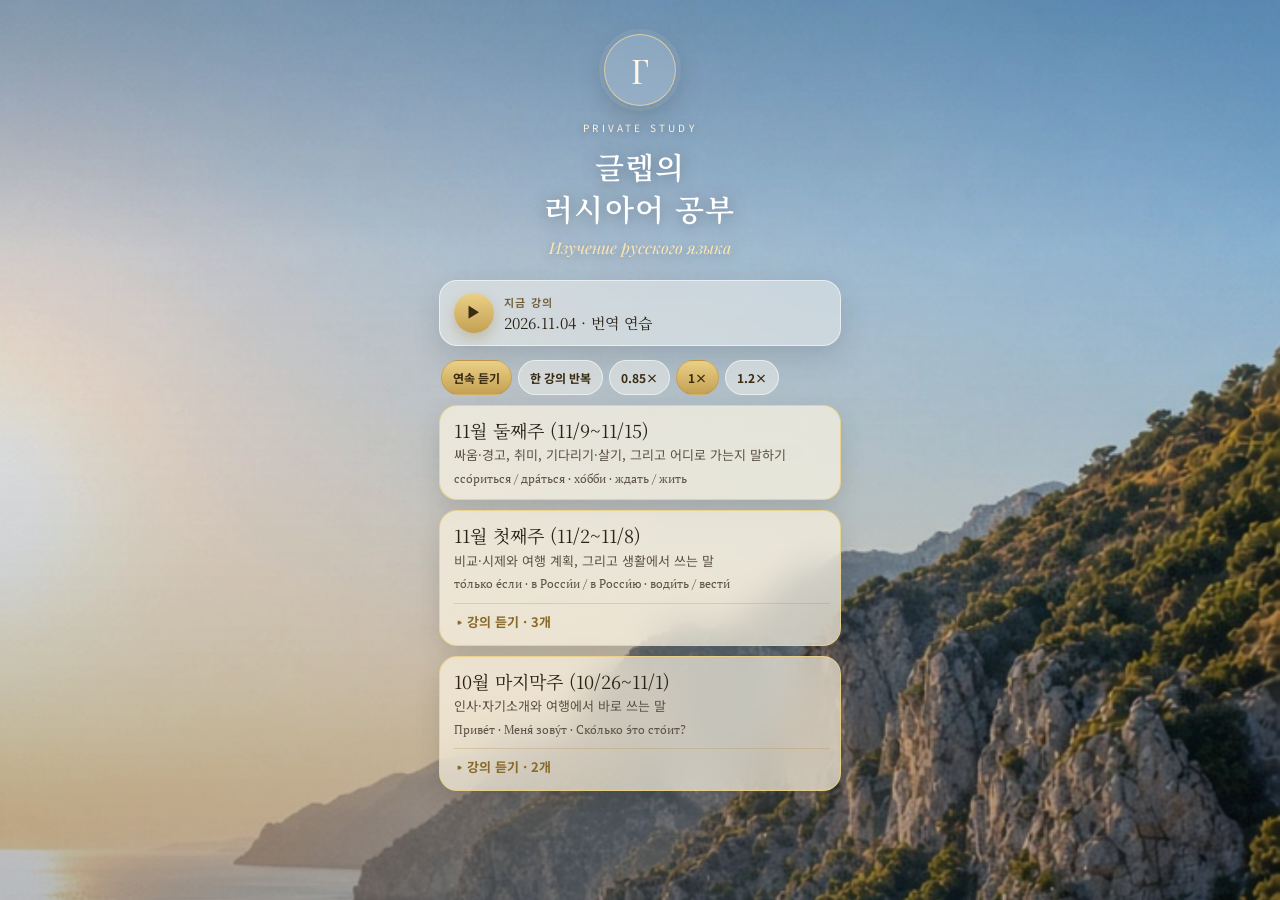
==== commit c563e2c5: "Add the November 9–15 weekly review page. Copy the week template for 2026-11-09 and place the new ca" ====
--- a/index.html
+++ b/index.html
@@ -43,6 +43,15 @@
   항목이 10개 미만인 주는 페이지를 만들지 않고 다음 주와 합친다. 제목은 두 주를 잇는다.
   .play의 data-i는 AUD 순서와 같고, 버튼도 그 순서로 이어져 있어야 한다. README.md '새 주 추가 방법'.
 -->
+<section class="week">
+  <article class="row week-card">
+    <a class="review" href="week/2026-11-09.html">
+      <div class="title">11월 둘째주 (11/9~11/15)</div>
+      <div class="theme">싸움·경고, 취미, 기다리기·살기, 그리고 어디로 가는지 말하기</div>
+      <div class="keys">ссо́риться / дра́ться · хо́бби · ждать / жить</div>
+    </a>
+  </article>
+</section>
 <section class="week">
   <article class="row week-card">
     <a class="review" href="week/2026-11-02.html">
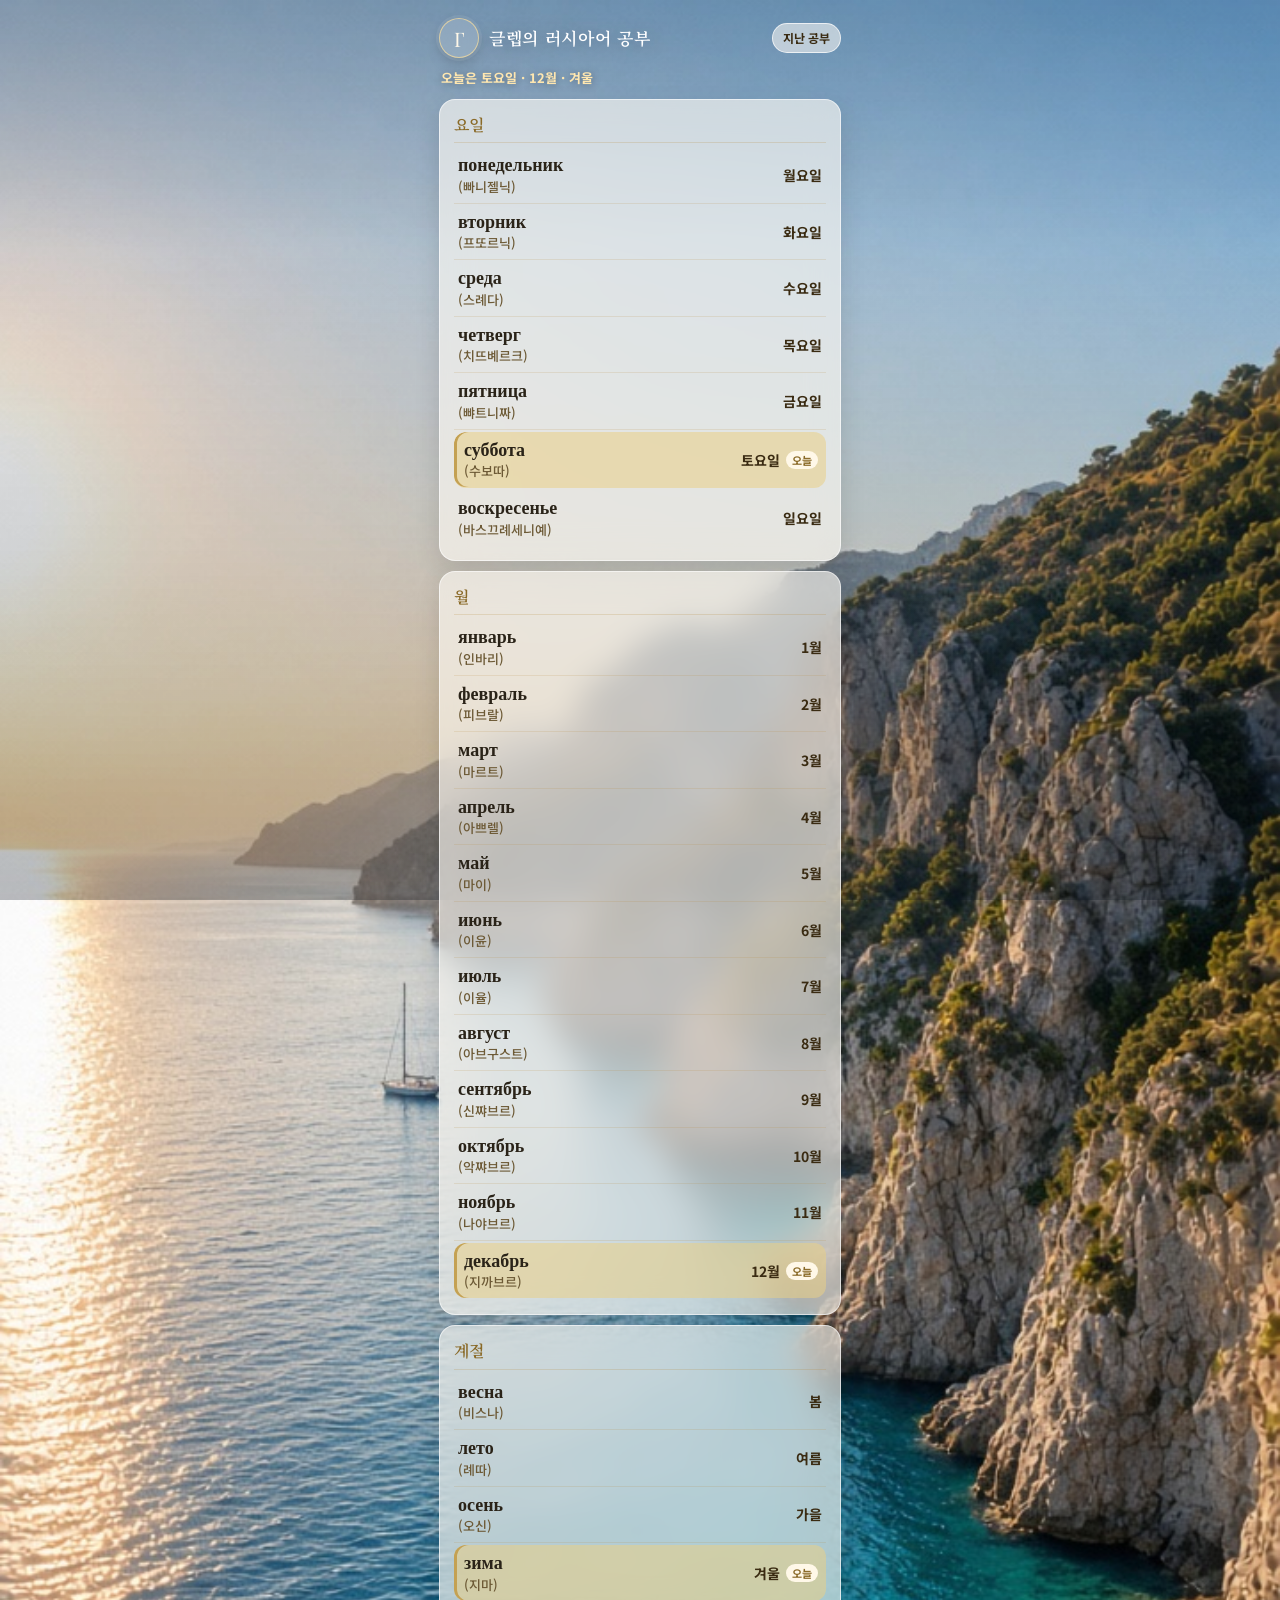
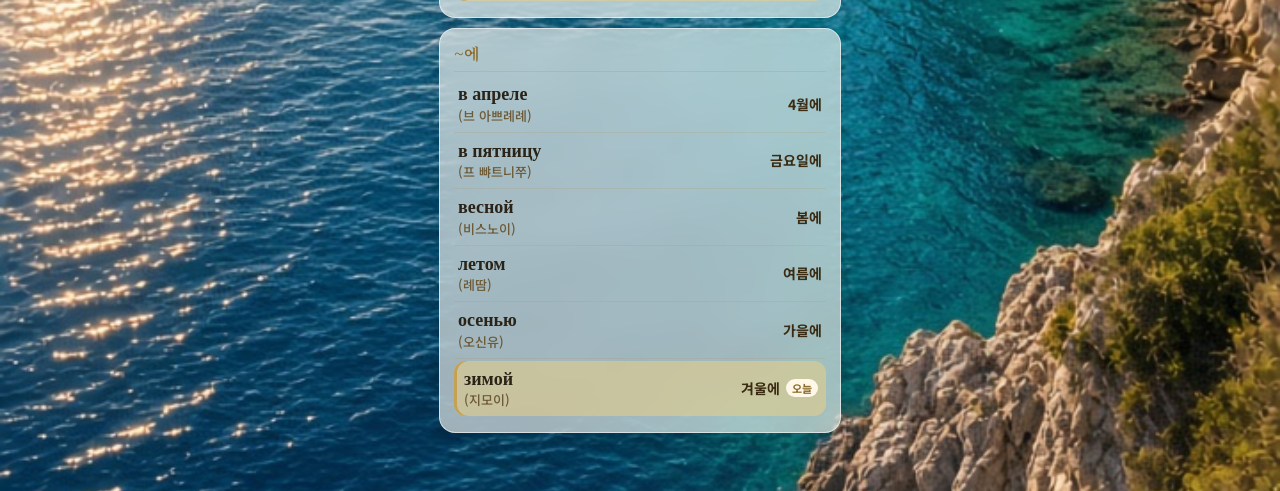
==== commit 0d0f5ccc: "Show a daily Russian reference on the home page. Move the week cards and continuous listening to pas" ====
--- a/index.html
+++ b/index.html
@@ -17,164 +17,95 @@
 <link href="https://fonts.googleapis.com/css2?family=Playfair+Display:ital,wght@0,500;1,400&family=Noto+Serif+KR:wght@500;600&family=Noto+Sans+KR:wght@400;500;700&family=PT+Serif:ital,wght@0,400;0,700;1,400&display=swap" rel="stylesheet">
 <link rel="stylesheet" href="styles.css">
 </head>
-<body>
+<body class="daily">
+<!-- 새 주 카드는 여기가 아니라 past.html 맨 위에 넣는다. README.md '새 주 추가 방법'. -->
 <div class="wrap">
-  <header class="hero">
-    <div class="mono">Г</div>
-    <div class="eyebrow">Private Study</div>
-    <h1>글렙의<br>러시아어 공부</h1>
-    <div class="sub">Изучение русского языка</div>
+  <header class="daily-top">
+    <div class="mono" aria-hidden="true">Г</div>
+    <h1>글렙의 러시아어 공부</h1>
+    <a class="past-link" href="past.html">지난 공부</a>
   </header>
-  <div class="player">
-    <button class="dot" type="button" id="pp" aria-label="재생">▶</button>
-    <div class="now"><div class="lbl">지금 강의</div><div class="ttl" id="nowTitle">2026.11.04 · 번역 연습</div></div>
-  </div>
-  <div class="modes">
-    <button id="m1" class="on" type="button">연속 듣기</button>
-    <button id="m2" type="button">한 강의 반복</button>
-    <button data-r="0.85" type="button">0.85×</button>
-    <button data-r="1" class="on" type="button">1×</button>
-    <button data-r="1.2" type="button">1.2×</button>
-  </div>
-<!--
-  새 주: 이 자리(가장 위)에 카드 하나만 추가한다.
-  제목은 'N월 M째주 (M/D~M/D)'. 카드를 누르면 week/그주월요일.html로 간다.
-  날짜별 듣기·PDF·복습은 카드 안 details에 넣고 기본은 접는다. summary는 '강의 듣기 · N개'.
-  항목이 10개 미만인 주는 페이지를 만들지 않고 다음 주와 합친다. 제목은 두 주를 잇는다.
-  .play의 data-i는 AUD 순서와 같고, 버튼도 그 순서로 이어져 있어야 한다. README.md '새 주 추가 방법'.
--->
-<section class="week">
-  <article class="row week-card">
-    <a class="review" href="week/2026-11-09.html">
-      <div class="title">11월 둘째주 (11/9~11/15)</div>
-      <div class="theme">싸움·경고, 취미, 기다리기·살기, 그리고 어디로 가는지 말하기</div>
-      <div class="keys">ссо́риться / дра́ться · хо́бби · ждать / жить</div>
-    </a>
-  </article>
-</section>
-<section class="week">
-  <article class="row week-card">
-    <a class="review" href="week/2026-11-02.html">
-      <div class="title">11월 첫째주 (11/2~11/8)</div>
-      <div class="theme">비교·시제와 여행 계획, 그리고 생활에서 쓰는 말</div>
-      <div class="keys">то́лько е́сли · в Росси́и / в Росси́ю · води́ть / вести́</div>
-    </a>
-    <details>
-      <summary>강의 듣기 · 3개</summary>
-      <div class="lec">
-        <a class="review" href="review/2026-11-04.html">
-          <div class="date">2026.11.04</div>
-          <div class="title">번역 연습</div>
-          <div class="keys">то́лько е́сли · мне ну́жно · ме́жду/среди́ · ви́деть/смотре́ть</div>
-        </a>
-        <div class="acts">
-          <button class="play" type="button" data-i="0">듣기</button>
-          <a class="pdf" href="lectures/lecture-2026-11-04.pdf" target="_blank" rel="noopener">PDF</a>
-        </div>
-      </div>
-      <div class="lec">
-        <a class="review" href="review/2026-11-03.html">
-          <div class="date">2026.11.03</div>
-          <div class="title">목요일 대화 준비: 번역 연습</div>
-          <div class="keys">на мо́ре · бежа́ть/идти́ · что/зато́ · 형용사 일치</div>
-        </a>
-        <div class="acts">
-          <button class="play" type="button" data-i="1">듣기</button>
-          <a class="pdf" href="lectures/lecture-2026-11-03.pdf" target="_blank" rel="noopener">PDF</a>
-        </div>
-      </div>
-      <div class="lec">
-        <a class="review" href="review/2026-11-02.html">
-          <div class="date">2026.11.02</div>
-          <div class="title">목요일 대화 준비: 번역 연습</div>
-          <div class="keys">где/куда · нет+생격 · 계획 표현</div>
-        </a>
-        <div class="acts">
-          <button class="play" type="button" data-i="2">듣기</button>
-          <a class="pdf" href="lectures/lecture-2026-11-02.pdf" target="_blank" rel="noopener">PDF</a>
-        </div>
-      </div>
-    </details>
-  </article>
-</section>
-<section class="week">
-  <article class="row week-card">
-    <a class="review" href="week/2026-10-26.html">
-      <div class="title">10월 마지막주 (10/26~11/1)</div>
-      <div class="theme">인사·자기소개와 여행에서 바로 쓰는 말</div>
-      <div class="keys">Приве́т · Меня́ зову́т · Ско́лько э́то сто́ит?</div>
-    </a>
-    <details>
-      <summary>강의 듣기 · 2개</summary>
-      <div class="lec">
-        <a class="review" href="review/2026-11-01.html">
-          <div class="date">2026.11.01</div>
-          <div class="title">내 회사 이야기 + 과거형·나라 이름</div>
-          <div class="keys">과거형 · 나라 이름</div>
-        </a>
-        <div class="acts">
-          <button class="play" type="button" data-i="3">듣기</button>
-          <a class="pdf" href="lectures/lecture-2026-11-01.pdf" target="_blank" rel="noopener">PDF</a>
-        </div>
-      </div>
-      <div class="lec">
-        <a class="review" href="review/2026-10-31.html">
-          <div class="date">2026.10.31</div>
-          <div class="title">кото́рый 문장 + 여행 표현</div>
-          <div class="keys">кото́рый · 여행 표현</div>
-        </a>
-        <div class="acts">
-          <button class="play" type="button" data-i="4">듣기</button>
-          <a class="pdf" href="lectures/lecture-2026-10-31.pdf" target="_blank" rel="noopener">PDF</a>
-        </div>
-      </div>
-    </details>
-  </article>
-</section>
-<audio id="au" preload="none"></audio>
+  <p class="today-line" id="todayLine"></p>
+
+  <section class="card ref" aria-labelledby="sec-dow">
+    <h2 id="sec-dow">요일</h2>
+    <ul>
+      <li class="ref-row" data-dow="1"><span class="ru" lang="ru">понедельник</span><span class="say">(빠니젤닉)</span><span class="ko">월요일<span class="today-tag">오늘</span></span></li>
+      <li class="ref-row" data-dow="2"><span class="ru" lang="ru">вторник</span><span class="say">(프또르닉)</span><span class="ko">화요일<span class="today-tag">오늘</span></span></li>
+      <li class="ref-row" data-dow="3"><span class="ru" lang="ru">среда</span><span class="say">(스례다)</span><span class="ko">수요일<span class="today-tag">오늘</span></span></li>
+      <li class="ref-row" data-dow="4"><span class="ru" lang="ru">четверг</span><span class="say">(치뜨볘르크)</span><span class="ko">목요일<span class="today-tag">오늘</span></span></li>
+      <li class="ref-row" data-dow="5"><span class="ru" lang="ru">пятница</span><span class="say">(뺘트니짜)</span><span class="ko">금요일<span class="today-tag">오늘</span></span></li>
+      <li class="ref-row" data-dow="6"><span class="ru" lang="ru">суббота</span><span class="say">(수보따)</span><span class="ko">토요일<span class="today-tag">오늘</span></span></li>
+      <li class="ref-row" data-dow="0"><span class="ru" lang="ru">воскресенье</span><span class="say">(바스끄례세니예)</span><span class="ko">일요일<span class="today-tag">오늘</span></span></li>
+    </ul>
+  </section>
+
+  <section class="card ref" aria-labelledby="sec-month">
+    <h2 id="sec-month">월</h2>
+    <ul>
+      <li class="ref-row" data-month="0"><span class="ru" lang="ru">январь</span><span class="say">(인바리)</span><span class="ko">1월<span class="today-tag">오늘</span></span></li>
+      <li class="ref-row" data-month="1"><span class="ru" lang="ru">февраль</span><span class="say">(피브랄)</span><span class="ko">2월<span class="today-tag">오늘</span></span></li>
+      <li class="ref-row" data-month="2"><span class="ru" lang="ru">март</span><span class="say">(마르트)</span><span class="ko">3월<span class="today-tag">오늘</span></span></li>
+      <li class="ref-row" data-month="3"><span class="ru" lang="ru">апрель</span><span class="say">(아쁘렐)</span><span class="ko">4월<span class="today-tag">오늘</span></span></li>
+      <li class="ref-row" data-month="4"><span class="ru" lang="ru">май</span><span class="say">(마이)</span><span class="ko">5월<span class="today-tag">오늘</span></span></li>
+      <li class="ref-row" data-month="5"><span class="ru" lang="ru">июнь</span><span class="say">(이윤)</span><span class="ko">6월<span class="today-tag">오늘</span></span></li>
+      <li class="ref-row" data-month="6"><span class="ru" lang="ru">июль</span><span class="say">(이율)</span><span class="ko">7월<span class="today-tag">오늘</span></span></li>
+      <li class="ref-row" data-month="7"><span class="ru" lang="ru">август</span><span class="say">(아브구스트)</span><span class="ko">8월<span class="today-tag">오늘</span></span></li>
+      <li class="ref-row" data-month="8"><span class="ru" lang="ru">сентябрь</span><span class="say">(신쨔브르)</span><span class="ko">9월<span class="today-tag">오늘</span></span></li>
+      <li class="ref-row" data-month="9"><span class="ru" lang="ru">октябрь</span><span class="say">(악쨔브르)</span><span class="ko">10월<span class="today-tag">오늘</span></span></li>
+      <li class="ref-row" data-month="10"><span class="ru" lang="ru">ноябрь</span><span class="say">(나야브르)</span><span class="ko">11월<span class="today-tag">오늘</span></span></li>
+      <li class="ref-row" data-month="11"><span class="ru" lang="ru">декабрь</span><span class="say">(지까브르)</span><span class="ko">12월<span class="today-tag">오늘</span></span></li>
+    </ul>
+  </section>
+
+  <section class="card ref" aria-labelledby="sec-season">
+    <h2 id="sec-season">계절</h2>
+    <ul>
+      <li class="ref-row" data-season="spring"><span class="ru" lang="ru">весна</span><span class="say">(비스나)</span><span class="ko">봄<span class="today-tag">오늘</span></span></li>
+      <li class="ref-row" data-season="summer"><span class="ru" lang="ru">лето</span><span class="say">(례따)</span><span class="ko">여름<span class="today-tag">오늘</span></span></li>
+      <li class="ref-row" data-season="autumn"><span class="ru" lang="ru">осень</span><span class="say">(오신)</span><span class="ko">가을<span class="today-tag">오늘</span></span></li>
+      <li class="ref-row" data-season="winter"><span class="ru" lang="ru">зима</span><span class="say">(지마)</span><span class="ko">겨울<span class="today-tag">오늘</span></span></li>
+    </ul>
+  </section>
+
+  <section class="card ref" aria-labelledby="sec-in">
+    <h2 id="sec-in">~에</h2>
+    <ul>
+      <li class="ref-row" data-month="3"><span class="ru" lang="ru">в апреле</span><span class="say">(브 아쁘례례)</span><span class="ko">4월에<span class="today-tag">오늘</span></span></li>
+      <li class="ref-row" data-dow="5"><span class="ru" lang="ru">в пятницу</span><span class="say">(프 뺘트니쭈)</span><span class="ko">금요일에<span class="today-tag">오늘</span></span></li>
+      <li class="ref-row" data-season="spring"><span class="ru" lang="ru">весной</span><span class="say">(비스노이)</span><span class="ko">봄에<span class="today-tag">오늘</span></span></li>
+      <li class="ref-row" data-season="summer"><span class="ru" lang="ru">летом</span><span class="say">(례땀)</span><span class="ko">여름에<span class="today-tag">오늘</span></span></li>
+      <li class="ref-row" data-season="autumn"><span class="ru" lang="ru">осенью</span><span class="say">(오신유)</span><span class="ko">가을에<span class="today-tag">오늘</span></span></li>
+      <li class="ref-row" data-season="winter"><span class="ru" lang="ru">зимой</span><span class="say">(지모이)</span><span class="ko">겨울에<span class="today-tag">오늘</span></span></li>
+    </ul>
+  </section>
+</div>
 <script>
-const AUD = ['2026-11-04', '2026-11-03', '2026-11-02', '2026-11-01', '2026-10-31'];
-const TTL = ['2026.11.04 · 번역 연습', '2026.11.03 · 목요일 대화 준비: 번역 연습', '2026.11.02 · 목요일 대화 준비: 번역 연습', '2026.11.01 · 내 회사 이야기 + 과거형·나라 이름', '2026.10.31 · кото́рый 문장 + 여행 표현'];
-const au = document.getElementById("au");
-const pp = document.getElementById("pp");
-const nowTitle = document.getElementById("nowTitle");
-const m1 = document.getElementById("m1");
-const m2 = document.getElementById("m2");
-const plays = [...document.querySelectorAll(".play")];
-let cur = -1, mode = "all", rate = 1;
-function load(i, play) {
-  cur = i;
-  au.src = "audio/lecture-" + AUD[i] + ".mp3";
-  au.playbackRate = rate;
-  nowTitle.textContent = TTL[i];
-  plays.forEach((b, j) => b.classList.toggle("on", j === i));
-  if (play) au.play().catch(() => {});
-}
-plays.forEach(b => b.onclick = () => load(+b.dataset.i, true));
-pp.onclick = () => {
-  if (cur < 0) { load(0, true); return; }
-  if (au.paused) au.play().catch(() => {});
-  else au.pause();
-};
-au.onplay = () => { pp.textContent = "⏸"; };
-au.onpause = () => { pp.textContent = "▶"; };
-au.onloadedmetadata = () => { au.playbackRate = rate; };
-function setMode(m) {
-  mode = m;
-  au.loop = (m === "one");
-  m1.classList.toggle("on", m === "all");
-  m2.classList.toggle("on", m === "one");
-}
-m1.onclick = () => setMode("all");
-m2.onclick = () => setMode("one");
-au.onended = () => { if (mode === "all" && cur + 1 < AUD.length) load(cur + 1, true); };
-document.querySelectorAll(".modes [data-r]").forEach(b => {
-  b.onclick = () => {
-    rate = +b.dataset.r;
-    au.playbackRate = rate;
-    document.querySelectorAll(".modes [data-r]").forEach(x => x.classList.toggle("on", x === b));
-  };
-});
+// 방문자의 오늘. 계절은 3–5월 봄, 6–8월 여름, 9–11월 가을, 12–2월 겨울.
+(function () {
+  var now = new Date();
+  var dow = now.getDay();
+  var month = now.getMonth();
+  var season = month <= 1 || month === 11 ? "winter" : month <= 4 ? "spring" : month <= 7 ? "summer" : "autumn";
+  var dayKo = ["일요일", "월요일", "화요일", "수요일", "목요일", "금요일", "토요일"];
+  var monthKo = ["1월", "2월", "3월", "4월", "5월", "6월", "7월", "8월", "9월", "10월", "11월", "12월"];
+  var seasonKo = { winter: "겨울", spring: "봄", summer: "여름", autumn: "가을" };
+  var line = document.getElementById("todayLine");
+  if (line) line.textContent = "오늘은 " + dayKo[dow] + " · " + monthKo[month] + " · " + seasonKo[season];
+  function mark(el) {
+    el.classList.add("is-today");
+    el.setAttribute("aria-current", "date");
+  }
+  document.querySelectorAll("[data-dow]").forEach(function (el) {
+    if (Number(el.getAttribute("data-dow")) === dow) mark(el);
+  });
+  document.querySelectorAll("[data-month]").forEach(function (el) {
+    if (Number(el.getAttribute("data-month")) === month) mark(el);
+  });
+  document.querySelectorAll("[data-season]").forEach(function (el) {
+    if (el.getAttribute("data-season") === season) mark(el);
+  });
+})();
 </script>
 <script>
 if ("serviceWorker" in navigator) {
--- a/styles.css
+++ b/styles.css
@@ -313,7 +313,7 @@
   .song-frame{height:300px}
 }
 
-/* 홈은 주마다 카드 하나. 새 주는 index.html 맨 위에 article.week-card를 추가한다. */
+/* 지난 공부는 주마다 카드 하나. 새 주는 past.html 맨 위에 article.week-card를 추가한다. 홈에는 넣지 않는다. */
 .week{margin:0}
 .week-lead{
   margin:-6px 0 16px;
@@ -368,3 +368,62 @@
 .lec .review,.lec .meta{flex:1 1 150px;min-width:0}
 .lec .title{font-size:15px}
 .lec .acts{margin-left:auto}
+
+body.daily .wrap{padding-top:18px}
+.daily-top{display:flex;align-items:center;gap:10px;margin:0 0 10px}
+.daily-top .mono{
+  width:40px;height:40px;margin:0;flex:none;font-size:20px;
+  box-shadow:0 0 0 3px rgba(255,255,255,.08),0 6px 14px rgba(0,0,0,.16);
+}
+.daily-top h1{flex:1;min-width:0;text-align:left;font-size:17px;line-height:1.35}
+.past-link{
+  flex:none;text-decoration:none;border-radius:999px;padding:7px 10px;
+  font-family:"Noto Sans KR",sans-serif;font-size:12px;font-weight:700;line-height:1.2;
+  color:#3a2b12;background:rgba(255,252,246,.55);border:1px solid rgba(255,255,255,.7);
+}
+.past-link:focus-visible{outline:2px solid #fff4d2;outline-offset:3px}
+.today-line{
+  margin:0 2px 12px;min-height:1.4em;
+  color:#ffe7b0;font-size:13px;font-weight:700;
+  text-shadow:0 1px 8px rgba(0,0,0,.35);word-break:keep-all;
+}
+.ref h2{
+  margin:0 0 4px;padding:0 0 6px;
+  border-bottom:1px solid rgba(180,138,60,.22);
+  font-family:"Noto Serif KR",serif;font-size:16px;font-weight:600;
+  line-height:1.4;color:#8a6a28;text-align:left;
+}
+.ref ul{list-style:none;margin:0;padding:0}
+.ref-row{
+  display:grid;
+  grid-template-columns:minmax(0,1fr) auto;
+  column-gap:10px;
+  align-items:center;
+  padding:7px 4px;
+  border-bottom:1px solid rgba(180,138,60,.16);
+}
+.ref-row:last-child{border-bottom:0}
+.ref-row .ru{grid-column:1;grid-row:1;font-size:18px;line-height:1.25}
+.ref-row .say{grid-column:1;grid-row:2;font-weight:500;font-size:13px;color:#6d5a36}
+.ref-row .ko{
+  grid-column:2;grid-row:1 / span 2;align-self:center;
+  font-weight:700;font-size:14px;color:#3a2b12;white-space:nowrap;
+}
+.ref-row.is-today{
+  margin:2px 0;
+  padding:7px 8px 7px 10px;
+  background:rgba(234,208,135,.55);
+  border-radius:12px;
+  border-bottom-color:transparent;
+  box-shadow:inset 3px 0 0 #c4a153;
+}
+.today-tag{display:none}
+.ref-row.is-today .today-tag{
+  display:inline-block;margin-left:6px;padding:1px 6px;
+  border-radius:999px;background:#fff8e8;color:#8a6a28;
+  font-size:11px;font-weight:700;vertical-align:1px;
+}
+@media (max-width:360px){
+  .daily-top h1{font-size:16px}
+  .past-link{padding:6px 8px}
+}
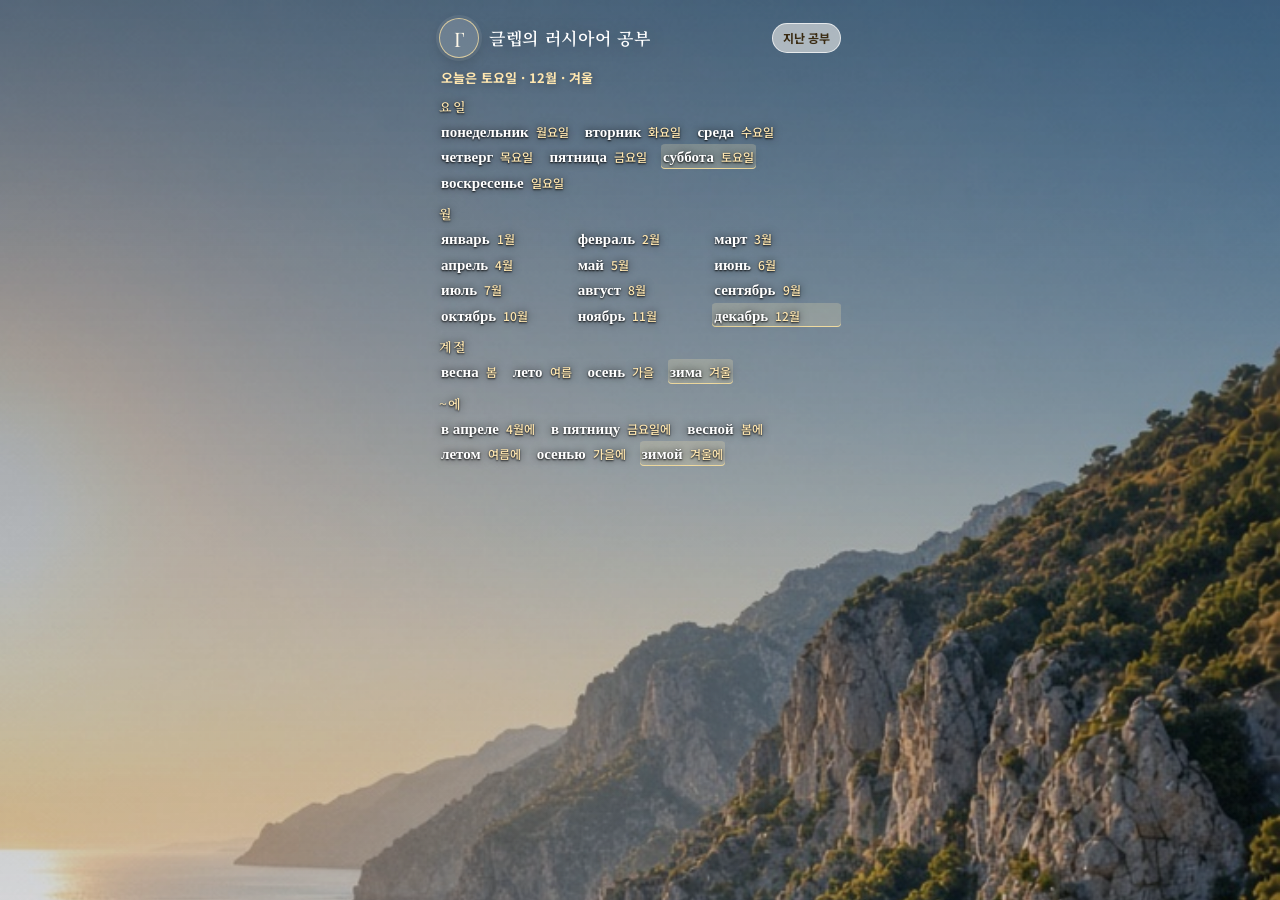
==== commit 52db50e5: "Tighten the daily word list into plain text. Drop the pronunciation and the large cards. Months stay" ====
--- a/index.html
+++ b/index.html
@@ -27,56 +27,56 @@
   </header>
   <p class="today-line" id="todayLine"></p>
 
-  <section class="card ref" aria-labelledby="sec-dow">
+  <section class="ref" aria-labelledby="sec-dow">
     <h2 id="sec-dow">요일</h2>
     <ul>
-      <li class="ref-row" data-dow="1"><span class="ru" lang="ru">понедельник</span><span class="say">(빠니젤닉)</span><span class="ko">월요일<span class="today-tag">오늘</span></span></li>
-      <li class="ref-row" data-dow="2"><span class="ru" lang="ru">вторник</span><span class="say">(프또르닉)</span><span class="ko">화요일<span class="today-tag">오늘</span></span></li>
-      <li class="ref-row" data-dow="3"><span class="ru" lang="ru">среда</span><span class="say">(스례다)</span><span class="ko">수요일<span class="today-tag">오늘</span></span></li>
-      <li class="ref-row" data-dow="4"><span class="ru" lang="ru">четверг</span><span class="say">(치뜨볘르크)</span><span class="ko">목요일<span class="today-tag">오늘</span></span></li>
-      <li class="ref-row" data-dow="5"><span class="ru" lang="ru">пятница</span><span class="say">(뺘트니짜)</span><span class="ko">금요일<span class="today-tag">오늘</span></span></li>
-      <li class="ref-row" data-dow="6"><span class="ru" lang="ru">суббота</span><span class="say">(수보따)</span><span class="ko">토요일<span class="today-tag">오늘</span></span></li>
-      <li class="ref-row" data-dow="0"><span class="ru" lang="ru">воскресенье</span><span class="say">(바스끄례세니예)</span><span class="ko">일요일<span class="today-tag">오늘</span></span></li>
+      <li data-dow="1"><span class="ru" lang="ru">понедельник</span> <span class="ko">월요일</span></li>
+      <li data-dow="2"><span class="ru" lang="ru">вторник</span> <span class="ko">화요일</span></li>
+      <li data-dow="3"><span class="ru" lang="ru">среда</span> <span class="ko">수요일</span></li>
+      <li data-dow="4"><span class="ru" lang="ru">четверг</span> <span class="ko">목요일</span></li>
+      <li data-dow="5"><span class="ru" lang="ru">пятница</span> <span class="ko">금요일</span></li>
+      <li data-dow="6"><span class="ru" lang="ru">суббота</span> <span class="ko">토요일</span></li>
+      <li data-dow="0"><span class="ru" lang="ru">воскресенье</span> <span class="ko">일요일</span></li>
     </ul>
   </section>
 
-  <section class="card ref" aria-labelledby="sec-month">
+  <section class="ref" aria-labelledby="sec-month">
     <h2 id="sec-month">월</h2>
-    <ul>
-      <li class="ref-row" data-month="0"><span class="ru" lang="ru">январь</span><span class="say">(인바리)</span><span class="ko">1월<span class="today-tag">오늘</span></span></li>
-      <li class="ref-row" data-month="1"><span class="ru" lang="ru">февраль</span><span class="say">(피브랄)</span><span class="ko">2월<span class="today-tag">오늘</span></span></li>
-      <li class="ref-row" data-month="2"><span class="ru" lang="ru">март</span><span class="say">(마르트)</span><span class="ko">3월<span class="today-tag">오늘</span></span></li>
-      <li class="ref-row" data-month="3"><span class="ru" lang="ru">апрель</span><span class="say">(아쁘렐)</span><span class="ko">4월<span class="today-tag">오늘</span></span></li>
-      <li class="ref-row" data-month="4"><span class="ru" lang="ru">май</span><span class="say">(마이)</span><span class="ko">5월<span class="today-tag">오늘</span></span></li>
-      <li class="ref-row" data-month="5"><span class="ru" lang="ru">июнь</span><span class="say">(이윤)</span><span class="ko">6월<span class="today-tag">오늘</span></span></li>
-      <li class="ref-row" data-month="6"><span class="ru" lang="ru">июль</span><span class="say">(이율)</span><span class="ko">7월<span class="today-tag">오늘</span></span></li>
-      <li class="ref-row" data-month="7"><span class="ru" lang="ru">август</span><span class="say">(아브구스트)</span><span class="ko">8월<span class="today-tag">오늘</span></span></li>
-      <li class="ref-row" data-month="8"><span class="ru" lang="ru">сентябрь</span><span class="say">(신쨔브르)</span><span class="ko">9월<span class="today-tag">오늘</span></span></li>
-      <li class="ref-row" data-month="9"><span class="ru" lang="ru">октябрь</span><span class="say">(악쨔브르)</span><span class="ko">10월<span class="today-tag">오늘</span></span></li>
-      <li class="ref-row" data-month="10"><span class="ru" lang="ru">ноябрь</span><span class="say">(나야브르)</span><span class="ko">11월<span class="today-tag">오늘</span></span></li>
-      <li class="ref-row" data-month="11"><span class="ru" lang="ru">декабрь</span><span class="say">(지까브르)</span><span class="ko">12월<span class="today-tag">오늘</span></span></li>
+    <ul class="months">
+      <li data-month="0"><span class="ru" lang="ru">январь</span> <span class="ko">1월</span></li>
+      <li data-month="1"><span class="ru" lang="ru">февраль</span> <span class="ko">2월</span></li>
+      <li data-month="2"><span class="ru" lang="ru">март</span> <span class="ko">3월</span></li>
+      <li data-month="3"><span class="ru" lang="ru">апрель</span> <span class="ko">4월</span></li>
+      <li data-month="4"><span class="ru" lang="ru">май</span> <span class="ko">5월</span></li>
+      <li data-month="5"><span class="ru" lang="ru">июнь</span> <span class="ko">6월</span></li>
+      <li data-month="6"><span class="ru" lang="ru">июль</span> <span class="ko">7월</span></li>
+      <li data-month="7"><span class="ru" lang="ru">август</span> <span class="ko">8월</span></li>
+      <li data-month="8"><span class="ru" lang="ru">сентябрь</span> <span class="ko">9월</span></li>
+      <li data-month="9"><span class="ru" lang="ru">октябрь</span> <span class="ko">10월</span></li>
+      <li data-month="10"><span class="ru" lang="ru">ноябрь</span> <span class="ko">11월</span></li>
+      <li data-month="11"><span class="ru" lang="ru">декабрь</span> <span class="ko">12월</span></li>
     </ul>
   </section>
 
-  <section class="card ref" aria-labelledby="sec-season">
+  <section class="ref" aria-labelledby="sec-season">
     <h2 id="sec-season">계절</h2>
     <ul>
-      <li class="ref-row" data-season="spring"><span class="ru" lang="ru">весна</span><span class="say">(비스나)</span><span class="ko">봄<span class="today-tag">오늘</span></span></li>
-      <li class="ref-row" data-season="summer"><span class="ru" lang="ru">лето</span><span class="say">(례따)</span><span class="ko">여름<span class="today-tag">오늘</span></span></li>
-      <li class="ref-row" data-season="autumn"><span class="ru" lang="ru">осень</span><span class="say">(오신)</span><span class="ko">가을<span class="today-tag">오늘</span></span></li>
-      <li class="ref-row" data-season="winter"><span class="ru" lang="ru">зима</span><span class="say">(지마)</span><span class="ko">겨울<span class="today-tag">오늘</span></span></li>
+      <li data-season="spring"><span class="ru" lang="ru">весна</span> <span class="ko">봄</span></li>
+      <li data-season="summer"><span class="ru" lang="ru">лето</span> <span class="ko">여름</span></li>
+      <li data-season="autumn"><span class="ru" lang="ru">осень</span> <span class="ko">가을</span></li>
+      <li data-season="winter"><span class="ru" lang="ru">зима</span> <span class="ko">겨울</span></li>
     </ul>
   </section>
 
-  <section class="card ref" aria-labelledby="sec-in">
+  <section class="ref" aria-labelledby="sec-in">
     <h2 id="sec-in">~에</h2>
     <ul>
-      <li class="ref-row" data-month="3"><span class="ru" lang="ru">в апреле</span><span class="say">(브 아쁘례례)</span><span class="ko">4월에<span class="today-tag">오늘</span></span></li>
-      <li class="ref-row" data-dow="5"><span class="ru" lang="ru">в пятницу</span><span class="say">(프 뺘트니쭈)</span><span class="ko">금요일에<span class="today-tag">오늘</span></span></li>
-      <li class="ref-row" data-season="spring"><span class="ru" lang="ru">весной</span><span class="say">(비스노이)</span><span class="ko">봄에<span class="today-tag">오늘</span></span></li>
-      <li class="ref-row" data-season="summer"><span class="ru" lang="ru">летом</span><span class="say">(례땀)</span><span class="ko">여름에<span class="today-tag">오늘</span></span></li>
-      <li class="ref-row" data-season="autumn"><span class="ru" lang="ru">осенью</span><span class="say">(오신유)</span><span class="ko">가을에<span class="today-tag">오늘</span></span></li>
-      <li class="ref-row" data-season="winter"><span class="ru" lang="ru">зимой</span><span class="say">(지모이)</span><span class="ko">겨울에<span class="today-tag">오늘</span></span></li>
+      <li data-month="3"><span class="ru" lang="ru">в апреле</span> <span class="ko">4월에</span></li>
+      <li data-dow="5"><span class="ru" lang="ru">в пятницу</span> <span class="ko">금요일에</span></li>
+      <li data-season="spring"><span class="ru" lang="ru">весной</span> <span class="ko">봄에</span></li>
+      <li data-season="summer"><span class="ru" lang="ru">летом</span> <span class="ko">여름에</span></li>
+      <li data-season="autumn"><span class="ru" lang="ru">осенью</span> <span class="ko">가을에</span></li>
+      <li data-season="winter"><span class="ru" lang="ru">зимой</span> <span class="ko">겨울에</span></li>
     </ul>
   </section>
 </div>
--- a/styles.css
+++ b/styles.css
@@ -369,6 +369,9 @@
 .lec .title{font-size:15px}
 .lec .acts{margin-left:auto}
 
+body.daily:before{
+  background:linear-gradient(180deg,rgba(8,18,28,.48) 0%,rgba(8,18,28,.36) 42%,rgba(8,18,28,.16) 100%);
+}
 body.daily .wrap{padding-top:18px}
 .daily-top{display:flex;align-items:center;gap:10px;margin:0 0 10px}
 .daily-top .mono{
@@ -387,41 +390,33 @@
   color:#ffe7b0;font-size:13px;font-weight:700;
   text-shadow:0 1px 8px rgba(0,0,0,.35);word-break:keep-all;
 }
+.ref{margin:0 0 12px}
 .ref h2{
-  margin:0 0 4px;padding:0 0 6px;
-  border-bottom:1px solid rgba(180,138,60,.22);
-  font-family:"Noto Serif KR",serif;font-size:16px;font-weight:600;
-  line-height:1.4;color:#8a6a28;text-align:left;
-}
-.ref ul{list-style:none;margin:0;padding:0}
-.ref-row{
+  margin:0 0 3px;padding:0;border:0;
+  font-family:"Noto Serif KR",serif;font-size:13px;font-weight:600;
+  line-height:1.3;letter-spacing:.06em;color:#ffe7b0;text-align:left;
+  text-shadow:0 1px 2px rgba(0,0,0,.9),0 0 8px rgba(0,0,0,.65);
+}
+.ref ul{
+  list-style:none;margin:0;padding:0;
+  display:flex;flex-wrap:wrap;align-items:baseline;
+  gap:1px 12px;
+}
+.ref li{
+  padding:1px 2px;line-height:1.35;
+  text-shadow:0 1px 2px rgba(0,0,0,.9),0 0 8px rgba(0,0,0,.65);
+}
+.ref .ru{font-size:15px;line-height:1.3;color:#fff;font-weight:700;overflow-wrap:normal}
+.ref .ko{font-size:12px;font-weight:500;color:#ffe7b0;margin-left:3px}
+.ref li.is-today{
+  background:rgba(255,236,180,.22);
+  border-radius:4px;
+  box-shadow:inset 0 -1px 0 rgba(255,228,160,.85);
+}
+.ref ul.months{
   display:grid;
-  grid-template-columns:minmax(0,1fr) auto;
-  column-gap:10px;
-  align-items:center;
-  padding:7px 4px;
-  border-bottom:1px solid rgba(180,138,60,.16);
-}
-.ref-row:last-child{border-bottom:0}
-.ref-row .ru{grid-column:1;grid-row:1;font-size:18px;line-height:1.25}
-.ref-row .say{grid-column:1;grid-row:2;font-weight:500;font-size:13px;color:#6d5a36}
-.ref-row .ko{
-  grid-column:2;grid-row:1 / span 2;align-self:center;
-  font-weight:700;font-size:14px;color:#3a2b12;white-space:nowrap;
-}
-.ref-row.is-today{
-  margin:2px 0;
-  padding:7px 8px 7px 10px;
-  background:rgba(234,208,135,.55);
-  border-radius:12px;
-  border-bottom-color:transparent;
-  box-shadow:inset 3px 0 0 #c4a153;
-}
-.today-tag{display:none}
-.ref-row.is-today .today-tag{
-  display:inline-block;margin-left:6px;padding:1px 6px;
-  border-radius:999px;background:#fff8e8;color:#8a6a28;
-  font-size:11px;font-weight:700;vertical-align:1px;
+  grid-template-columns:repeat(3,minmax(0,1fr));
+  column-gap:8px;row-gap:1px;
 }
 @media (max-width:360px){
   .daily-top h1{font-size:16px}
